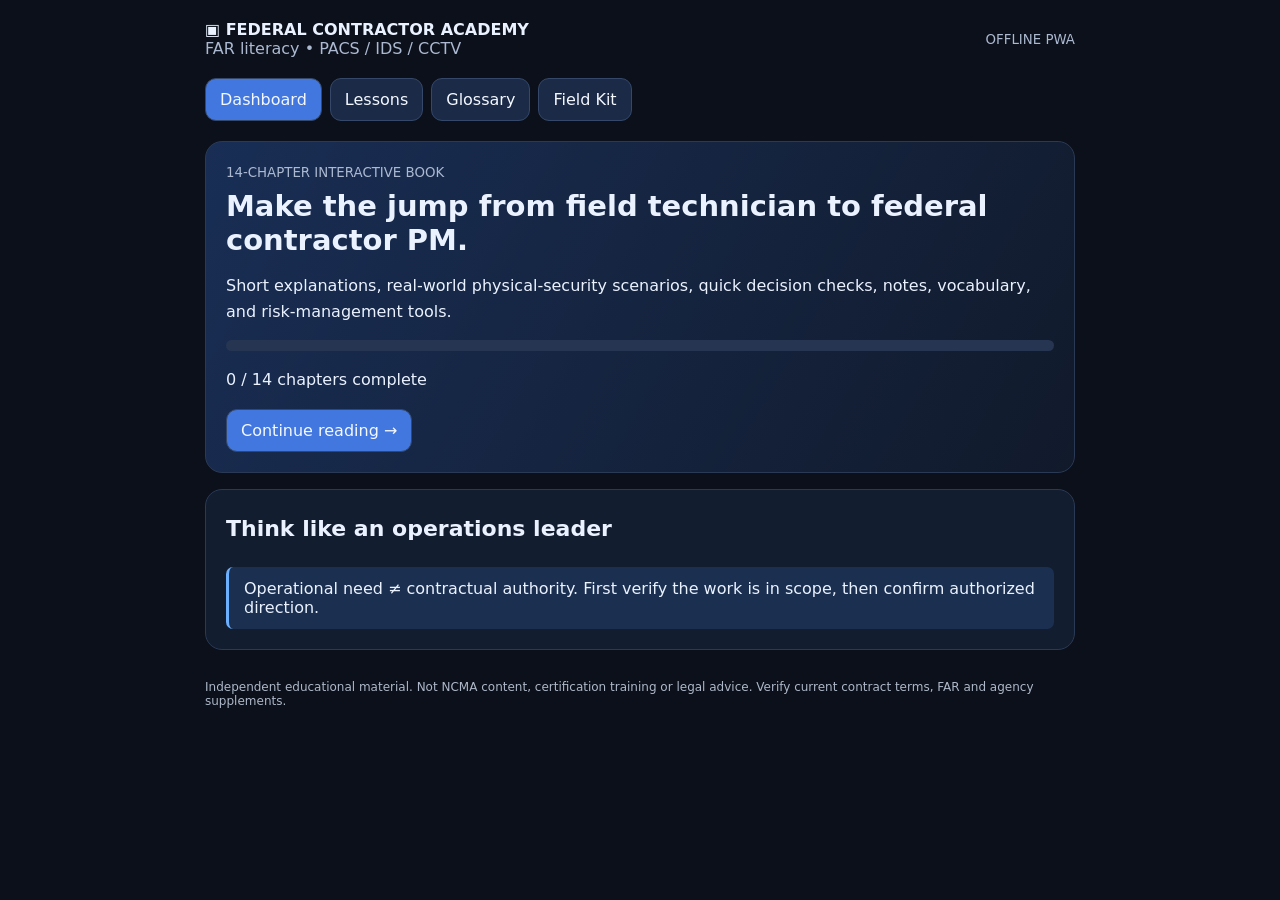
==== far-academy/index.html @ 65e5b5a7 "Create FAR Academy app: far-academy/index.html" ====
<!doctype html><html lang="en"><head><meta charset="UTF-8"><meta name="viewport" content="width=device-width,initial-scale=1,viewport-fit=cover"><meta name="theme-color" content="#101726"><meta name="apple-mobile-web-app-capable" content="yes"><meta name="apple-mobile-web-app-title" content="FAR Academy"><link rel="manifest" href="manifest.webmanifest"><title>Federal Contractor Academy</title><style>:root{color-scheme:dark;font-family:system-ui,-apple-system,sans-serif;background:#0b101b;color:#ebf2ff}*{box-sizing:border-box}body{margin:0}.wrap{max-width:900px;margin:auto;padding:20px 15px 90px}header{display:flex;justify-content:space-between;align-items:center;gap:12px}h1{font-size:29px;margin:8px 0}h2{font-size:22px;margin:6px 0 15px}h3{font-size:17px;margin:4px 0}p{line-height:1.6}small,.muted{color:#acb9d1}nav{display:flex;gap:8px;overflow-x:auto;margin:20px 0}button{background:#1a2a47;color:#f4f8ff;border:1px solid #354869;border-radius:11px;padding:11px 14px;font:inherit;cursor:pointer}button:disabled{opacity:.5}.primary,.active{background:#4277df}main{display:grid;gap:16px}.hero,.card{background:#131d30;border:1px solid #2a3954;border-radius:17px;padding:20px}.hero{background:linear-gradient(120deg,#192e55,#111a2b)}.grid{display:grid;grid-template-columns:repeat(auto-fit,minmax(240px,1fr));gap:12px}.card{display:grid;gap:11px}.bar{height:11px;background:#263551;border-radius:20px;overflow:hidden}.bar>i{display:block;height:100%;background:#61a1ff}.tag{font-size:12px;color:#9bc2ff}textarea,input{width:100%;font:inherit;color:white;background:#0d1525;border:1px solid #3c506f;border-radius:10px;padding:12px}textarea{min-height:100px}.answers{display:grid;gap:9px}.answers button{text-align:left}.selected{border-color:#90c5ff;background:#29466e}.correct{border-color:#40ce9e!important}.incorrect{border-color:#ff879a!important}.notice{padding:12px 15px;border-left:3px solid #6cafff;background:#1b3051;border-radius:7px}.actions{display:flex;gap:10px;flex-wrap:wrap}a{color:#a5c7ff}footer{font-size:12px;color:#aeb8c8;margin-top:30px}label{display:block;margin:10px 0}.back{align-self:start}</style></head><body><div class="wrap"><header><div><strong>▣ FEDERAL CONTRACTOR ACADEMY</strong><div class="muted">FAR literacy • PACS / IDS / CCTV</div></div><small>OFFLINE PWA</small></header><nav><button data-nav="home">Dashboard</button><button data-nav="lessons">Lessons</button><button data-nav="terms">Glossary</button><button data-nav="tools">Field Kit</button></nav><main id="view"></main><footer>Independent educational material. Not NCMA content, certification training or legal advice. Verify current contract terms, FAR and agency supplements.</footer></div><script>const L=[["Acquisition Basics","FAR 1, 2, 5, 7, 10","Government need → acquisition planning → market research → solicitation → evaluation → award → administration → closeout. FAR governs government purchasing; your contract determines the specific obligations you accepted.","A federal site wants 25 new card readers. A sources-sought notice tests industry capability before the solicitation.","Who may change the contract?",["The warranted contracting officer within delegated authority","Any COR","Any site manager"],0],["Reading Solicitations","FAR 11, 15, 52","Read the SOW/PWS, drawings, CLINs, clauses, labor categories, clearances, delivery schedule and acceptance requirements together. Build a compliance matrix.","A drawing shows 20 cameras but the equipment schedule shows 22. Log the conflict and seek a formal clarification before pricing.","What is your first action?",["Use the authorized solicitation Q&A process","Quietly quote 20 cameras","Ignore the conflicting document"],0],["Contract Types","FAR 16","Firm-fixed-price (FFP) shifts much cost-overrun risk to the contractor. Time-and-materials (T&M) uses priced labor time plus materials under contract rules. IDIQ contracts are vehicles for orders.","An FFP PACS job uses 40 more labor hours than planned. Determine whether it was estimating error or an authorized change.","Can a PM automatically bill extra FFP hours?",["No, review scope and contract entitlement first","Yes, all actual hours are reimbursable","Yes, when the client is federal"],0],["Authority & Direction","FAR 1.602, 1.604, 43","A CO binds the government only within delegated authority. A COR performs duties specified in writing and cannot independently change scope, price or terms.","A COR asks for four extra readers during commissioning and says paperwork can follow.","Best first response?",["Check awarded scope and route change for proper authority","Install immediately and invoice later","Ask technicians to decide"],0],["Scope & Modifications","FAR 43","Compare proposed work to award baseline and relevant changes clauses. Document impacts to price, labor, schedule and equipment. Track approval and notices.","Four new doors need readers, cable, license capacity and programming.","First PM step?",["Check baseline and document requested change","Order parts without documenting","Assume no impact because work is small"],0],["Schedules & Delays","FAR 11, 43; contract clauses","Know the period of performance, critical-path dependencies, NTP and notice requirements. Maintain dated records of delays, mitigation and resources.","Government escort staff cannot admit your technicians for three days.","Best action?",["Document access problems and follow notice procedure","Assume three days are automatically payable","Delete the schedule baseline"],0],["RFIs & Submittals","SOW; FAR 4, 11","Maintain RFIs, product submittals, design revisions, testing records, daily reports and as-built drawings. Product approval is not necessarily a contract modification.","Supplier proposes a replacement IP intercom because the approved model is delayed.","Best response?",["Submit substitution through the specified approval process","Install the alternative without notice","Treat vendor statement as government approval"],0],["Subcontract Management","FAR 44; subcontract","Government–prime and prime–sub are separate contractual relationships. Track flow-downs, direction, insurance, clearances, work acceptance and changes.","Government requests added cameras directly from your subcontract team.","Who should authorize the added subcontract work?",["Appropriate authority through both contract relationships","Any government visitor","A technician on site"],0],["Labor & Compliance","FAR 22; clauses","Check wage determinations, relevant labor categories, certifications, clearance requirements, site access and safety provisions. Requirements differ by award.","A technician has Security+ but lacks the required site clearance.","Can a PM assign the technician anyway?",["No, verify contract and site access requirements","Yes, Security+ replaces all clearances","Yes, if supervised"],0],["Invoicing & Margin","FAR 31, 32; payment terms","Bill according to CLINs, milestones and accepted deliverables. Track estimated at completion, cost burn, unbilled changes and cash flow.","A $100,000 FFP project forecasts $76,000 total direct costs before overhead.","What is the initial gross difference?",["$24,000 before other costs","$76,000 profit","$100,000 cash available"],0],["Quality & Acceptance","FAR 46; contract","Test against acceptance requirements, record deficiencies and punch lists, deliver customer training and verify acceptance authority.","Every camera streams locally, but two are not visible at the contracted control center.","Best decision?",["Fix and document unmet acceptance criteria","Declare final acceptance","Ignore central monitoring"],0],["Stop Work & Disputes","FAR 33, 49; applicable clauses","Distinguish a formal CO stop-work order from informal interruption. Protect safety, preserve records, notify management and follow contract procedures.","A building manager halts work and says they will contact contracting later.","What should the PM do first?",["Make site safe, document and promptly escalate","Ignore safety instructions","Assume verbal instruction is always a formal FAR stop-work order"],0],["Closeout","FAR 4, 42, 46; contract","Finish punch lists, as-builts, licenses, commissioning results, manuals, training, property tracking, invoicing and warranty transition.","The access control system runs, but the contract-required manuals and training remain unfinished.","Is closeout finished?",["No, track remaining contractual deliverables","Yes, devices are online","Yes, after the last technician leaves"],0],["Capture & Proposals","FAR 5, 6, 9, 10, 15, 19","Sources sought, RFIs, NAICS, set-asides, past performance and staffing credentials influence bids. Base every capability assertion on real evidence.","An RFI seeks cleared PACS personnel and nationwide deployment experience.","Best response?",["Provide verifiable personnel and performance capabilities","Invent qualifications","Treat market research as a guaranteed award"],0]],G=[["FAR","Federal Acquisition Regulation"],["CO","Contracting Officer"],["COR","Contracting Officer's Representative"],["SOW","Statement of Work"],["PWS","Performance Work Statement"],["CLIN","Contract Line Item Number"],["FFP","Firm-Fixed-Price"],["T&M","Time-and-Materials"],["IDIQ","Indefinite-Delivery / Indefinite-Quantity"],["RFI","Request for Information"],["RFP","Request for Proposal"],["RFQ","Request for Quotation"],["NTP","Notice to Proceed"],["CPARS","Contractor Performance Assessment Reporting System"],["NAICS","North American Industry Classification System"]];let S;try{S=JSON.parse(localStorage.getItem("faracademy2")||"{}")}catch(e){S={}}S.done??={};S.notes??={};S.scores??={};let page="home",id=0,chosen=-1,graded=false;const V=document.getElementById("view"),$=s=>document.querySelector(s),esc=s=>String(s??"").replace(/[&<>"']/g,c=>({"&":"&amp;","<":"&lt;",">":"&gt;",'"':"&quot;","'":"&#39;"}[c]));function save(){localStorage.setItem("faracademy2",JSON.stringify(S))}function b(label,fn,cl=""){let x=document.createElement("button");x.textContent=label;x.className=cl;x.onclick=fn;return x}function nav(p){page=p;document.querySelectorAll("[data-nav]").forEach(x=>x.classList.toggle("active",x.dataset.nav===p));render();window.scrollTo(0,0)}document.querySelectorAll("[data-nav]").forEach(x=>x.onclick=()=>nav(x.dataset.nav));function open(i){id=i;chosen=-1;graded=false;nav("detail")}function render(){let n=Object.keys(S.done).filter(k=>S.done[k]).length;if(page==="home"){V.innerHTML='<section class="hero"><small>14-CHAPTER INTERACTIVE BOOK</small><h1>Make the jump from field technician to federal contractor PM.</h1><p>Short explanations, real-world physical-security scenarios, quick decision checks, notes, vocabulary, and risk-management tools.</p><div class="bar"><i style="width:'+(100*n/L.length)+'%"></i></div><p>'+n+' / '+L.length+' chapters complete</p><div id="resume"></div></section><section class="card"><h2>Think like an operations leader</h2><div class="notice">Operational need ≠ contractual authority. First verify the work is in scope, then confirm authorized direction.</div></section>';$("#resume").append(b("Continue reading →",()=>open(Math.max(0,L.findIndex((_,i)=>!S.done[i]))),"primary"));return}if(page==="lessons"){V.innerHTML='<h2>Table of contents</h2><section class="grid">'+L.map((x,i)=>'<article class="card"><small class="tag">CHAPTER '+(i+1)+' · '+esc(x[1])+'</small><h3>'+esc(x[0])+'</h3><p>'+esc(x[2]).slice(0,110)+'…</p><span>'+((S.done[i])?"✓ Completed":"○ Not finished")+'</span><button data-open="'+i+'">Read chapter →</button></article>').join("")+'</section>';document.querySelectorAll("[data-open]").forEach(x=>x.onclick=()=>open(+x.dataset.open));return}if(page==="detail"){const x=L[id];V.innerHTML='<div class="actions"><button id="back">← Contents</button><small>Chapter '+(id+1)+' of '+L.length+'</small></div><section class="hero"><small>'+esc(x[1])+'</small><h1>'+esc(x[0])+'</h1></section><section class="card"><h2>Learn</h2><p>'+esc(x[2])+'</p><p><a href="https://www.acquisition.gov/browse/index/far" target="_blank" rel="noopener">Official FAR reference ↗</a></p></section><section class="card"><h2>Field example</h2><div class="notice">'+esc(x[3])+'</div></section><section class="card"><h2>PM decision check</h2><p>'+esc(x[4])+'</p><div class="answers" id="answers"></div><div id="feedback"></div><div id="check"></div></section><section class="card"><h2>Your field notes</h2><p class="muted">Explain who has authority, what is documented, and what could affect margin or schedule.</p><textarea id="note" placeholder="Write your response...">'+esc(S.notes[id]||"")+'</textarea></section><section class="card"><h2>Checkpoint</h2><div id="complete"></div></section><div class="actions" id="next"></div>';$("#back").onclick=()=>nav("lessons");$("#note").oninput=e=>{S.notes[id]=e.target.value;save()};function answers(){let el=$("#answers");el.replaceChildren();x[5].forEach((a,i)=>{let q=b("ABC"[i]+". "+a,()=>{if(!graded){chosen=i;answers()}});if(chosen===i)q.classList.add("selected");if(graded&&i===x[6])q.classList.add("correct");if(graded&&chosen===i&&i!==x[6])q.classList.add("incorrect");el.append(q)})}function check(){let el=$("#check");el.replaceChildren();el.append(b("Grade answer",()=>{if(chosen<0)return;graded=true;S.scores[id]=chosen===x[6];save();answers();check();$("#feedback").innerHTML='<p class="notice">'+(S.scores[id]?"Correct. ":"Review the decision. ")+'Preferred answer: '+esc(x[5][x[6]])+'. Focus on scope, authority, documentation and financial exposure.</p>'},"primary"));el.lastChild.disabled=graded;el.append(b("Try again",()=>{graded=false;chosen=-1;answers();check();$("#feedback").textContent=""}))}answers();check();$("#complete").append(b(S.done[id]?"✓ Complete (tap to unmark)":"Mark complete",()=>{S.done[id]=!S.done[id];save();render()},"primary"));if(id<L.length-1)$("#next").append(b("Next chapter →",()=>open(id+1)));return}if(page==="terms"){V.innerHTML='<h2>FAR vocabulary</h2><input id="search" placeholder="Find a term"><section class="grid" id="entries"></section>';let draw=()=>$("#entries").innerHTML=G.filter(t=>t.join(" ").toLowerCase().includes($("#search").value.toLowerCase())).map(t=>'<article class="card"><h3>'+esc(t[0])+'</h3>'+esc(t[1])+'</article>').join("");$("#search").oninput=draw;draw();return}if(page==="tools"){V.innerHTML='<h2>Contractor PM Field Kit</h2><section class="card"><h3>Before accepting changed work</h3>'+["Compare to awarded scope and current modification baseline","Record requester and verify delegated authority","Quantify equipment, labor, schedule and integration effects","Review required notice/change procedure","Obtain proper authorization when required","Preserve drawings, correspondence and daily logs"].map(x=>'<label><input style="width:auto" type="checkbox"> '+x+'</label>').join("")+'</section><section class="card"><h3>Estimate added direct costs</h3><label>Hardware ($)<input type="number" id="hard" value="8000"></label><label>Labor ($)<input type="number" id="labor" value="4500"></label><label>Programming ($)<input type="number" id="program" value="1500"></label><label>Travel/other ($)<input type="number" id="other" value="1000"></label><h2 id="cost"></h2><small>Example costs only, not a contract price or entitlement.</small></section><section class="card"><h3>Progress backup</h3><div class="actions"><button id="export">Export progress</button><input type="file" id="import" accept="application/json"></div></section>';let calc=()=>$("#cost").textContent="Estimated cost impact: $"+["hard","labor","program","other"].reduce((a,k)=>a+(Number($("#"+k).value)||0),0).toLocaleString();["hard","labor","program","other"].forEach(k=>$("#"+k).oninput=calc);calc();$("#export").onclick=()=>{let a=document.createElement("a"),u=URL.createObjectURL(new Blob([JSON.stringify(S)],{type:"application/json"}));a.href=u;a.download="far-academy-progress.json";a.click();setTimeout(()=>URL.revokeObjectURL(u),1000)};$("#import").onchange=async e=>{try{let j=JSON.parse(await e.target.files[0].text());if(confirm("Replace this device's progress?")){S=j;S.done??={};S.notes??={};S.scores??={};save();render()}}catch(e){alert("Invalid progress file")}}}}nav("home");if("serviceWorker"in navigator)window.addEventListener("load",()=>navigator.serviceWorker.register("sw.js").catch(()=>{}));</script></body></html>
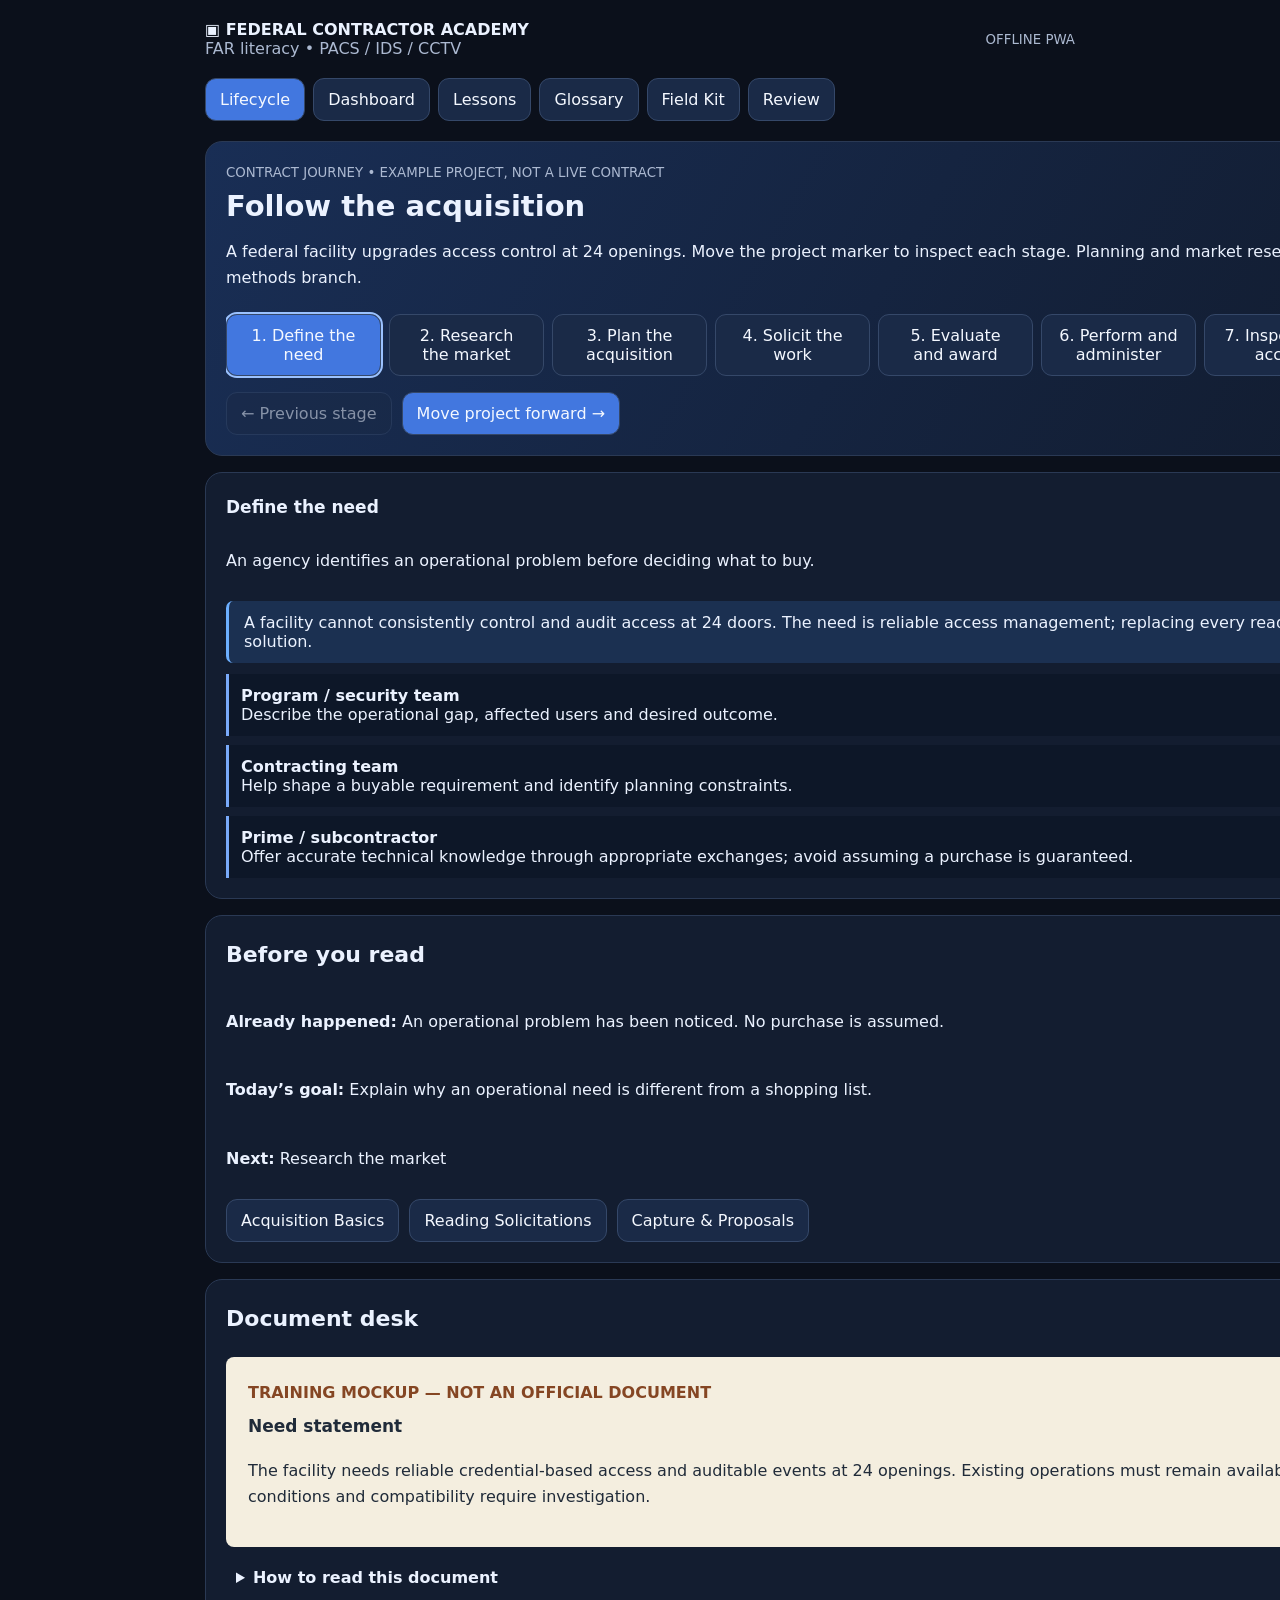
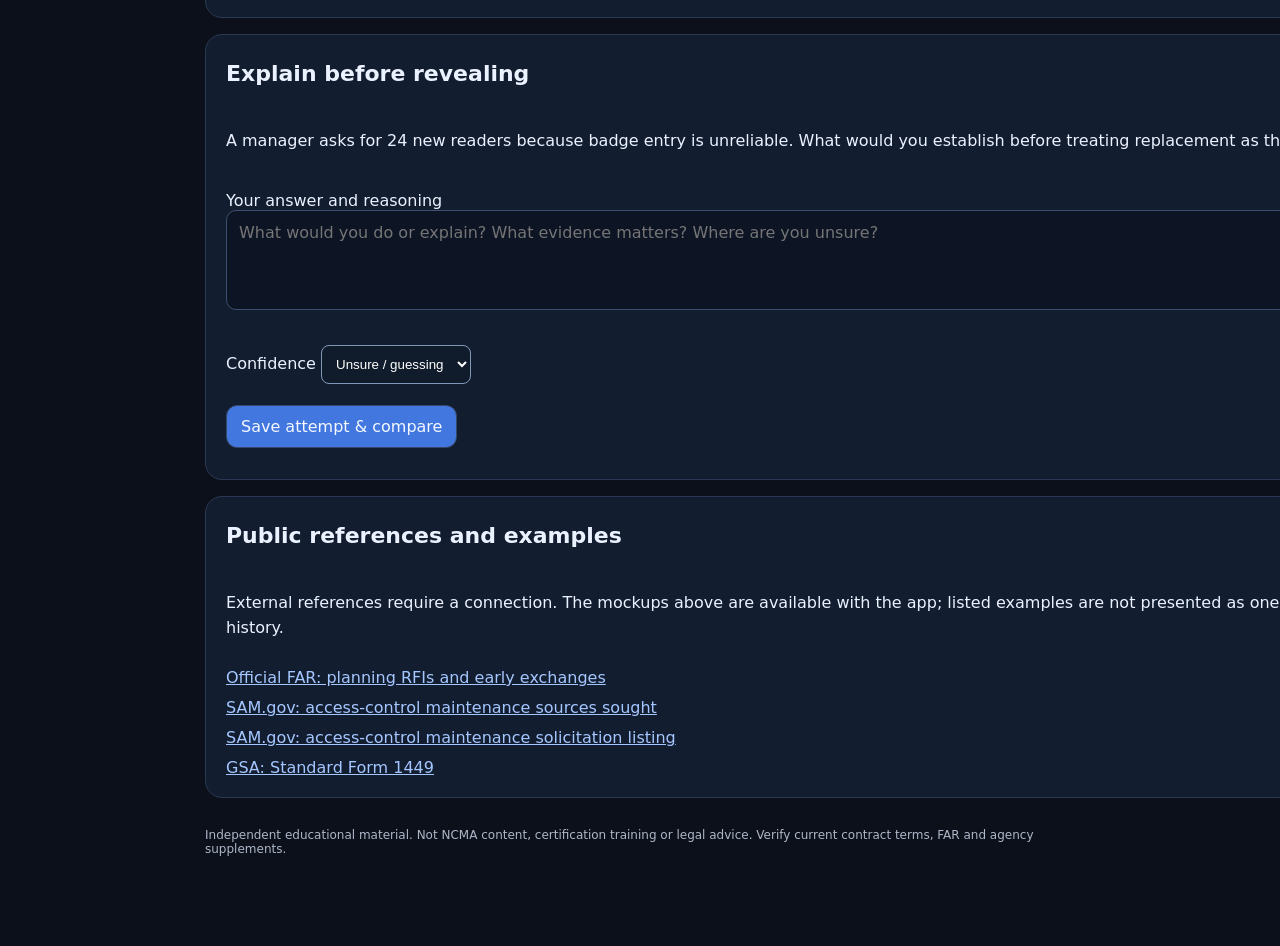
==== commit 4d76edbc: "Add lifecycle learning workspace with document mockups, reasoning attempts and spaced review" ====
--- a/far-academy/index.html
+++ b/far-academy/index.html
@@ -1 +1,59 @@
-<!doctype html><html lang="en"><head><meta charset="UTF-8"><meta name="viewport" content="width=device-width,initial-scale=1,viewport-fit=cover"><meta name="theme-color" content="#101726"><meta name="apple-mobile-web-app-capable" content="yes"><meta name="apple-mobile-web-app-title" content="FAR Academy"><link rel="manifest" href="manifest.webmanifest"><title>Federal Contractor Academy</title><style>:root{color-scheme:dark;font-family:system-ui,-apple-system,sans-serif;background:#0b101b;color:#ebf2ff}*{box-sizing:border-box}body{margin:0}.wrap{max-width:900px;margin:auto;padding:20px 15px 90px}header{display:flex;justify-content:space-between;align-items:center;gap:12px}h1{font-size:29px;margin:8px 0}h2{font-size:22px;margin:6px 0 15px}h3{font-size:17px;margin:4px 0}p{line-height:1.6}small,.muted{color:#acb9d1}nav{display:flex;gap:8px;overflow-x:auto;margin:20px 0}button{background:#1a2a47;color:#f4f8ff;border:1px solid #354869;border-radius:11px;padding:11px 14px;font:inherit;cursor:pointer}button:disabled{opacity:.5}.primary,.active{background:#4277df}main{display:grid;gap:16px}.hero,.card{background:#131d30;border:1px solid #2a3954;border-radius:17px;padding:20px}.hero{background:linear-gradient(120deg,#192e55,#111a2b)}.grid{display:grid;grid-template-columns:repeat(auto-fit,minmax(240px,1fr));gap:12px}.card{display:grid;gap:11px}.bar{height:11px;background:#263551;border-radius:20px;overflow:hidden}.bar>i{display:block;height:100%;background:#61a1ff}.tag{font-size:12px;color:#9bc2ff}textarea,input{width:100%;font:inherit;color:white;background:#0d1525;border:1px solid #3c506f;border-radius:10px;padding:12px}textarea{min-height:100px}.answers{display:grid;gap:9px}.answers button{text-align:left}.selected{border-color:#90c5ff;background:#29466e}.correct{border-color:#40ce9e!important}.incorrect{border-color:#ff879a!important}.notice{padding:12px 15px;border-left:3px solid #6cafff;background:#1b3051;border-radius:7px}.actions{display:flex;gap:10px;flex-wrap:wrap}a{color:#a5c7ff}footer{font-size:12px;color:#aeb8c8;margin-top:30px}label{display:block;margin:10px 0}.back{align-self:start}</style></head><body><div class="wrap"><header><div><strong>▣ FEDERAL CONTRACTOR ACADEMY</strong><div class="muted">FAR literacy • PACS / IDS / CCTV</div></div><small>OFFLINE PWA</small></header><nav><button data-nav="home">Dashboard</button><button data-nav="lessons">Lessons</button><button data-nav="terms">Glossary</button><button data-nav="tools">Field Kit</button></nav><main id="view"></main><footer>Independent educational material. Not NCMA content, certification training or legal advice. Verify current contract terms, FAR and agency supplements.</footer></div><script>const L=[["Acquisition Basics","FAR 1, 2, 5, 7, 10","Government need → acquisition planning → market research → solicitation → evaluation → award → administration → closeout. FAR governs government purchasing; your contract determines the specific obligations you accepted.","A federal site wants 25 new card readers. A sources-sought notice tests industry capability before the solicitation.","Who may change the contract?",["The warranted contracting officer within delegated authority","Any COR","Any site manager"],0],["Reading Solicitations","FAR 11, 15, 52","Read the SOW/PWS, drawings, CLINs, clauses, labor categories, clearances, delivery schedule and acceptance requirements together. Build a compliance matrix.","A drawing shows 20 cameras but the equipment schedule shows 22. Log the conflict and seek a formal clarification before pricing.","What is your first action?",["Use the authorized solicitation Q&A process","Quietly quote 20 cameras","Ignore the conflicting document"],0],["Contract Types","FAR 16","Firm-fixed-price (FFP) shifts much cost-overrun risk to the contractor. Time-and-materials (T&M) uses priced labor time plus materials under contract rules. IDIQ contracts are vehicles for orders.","An FFP PACS job uses 40 more labor hours than planned. Determine whether it was estimating error or an authorized change.","Can a PM automatically bill extra FFP hours?",["No, review scope and contract entitlement first","Yes, all actual hours are reimbursable","Yes, when the client is federal"],0],["Authority & Direction","FAR 1.602, 1.604, 43","A CO binds the government only within delegated authority. A COR performs duties specified in writing and cannot independently change scope, price or terms.","A COR asks for four extra readers during commissioning and says paperwork can follow.","Best first response?",["Check awarded scope and route change for proper authority","Install immediately and invoice later","Ask technicians to decide"],0],["Scope & Modifications","FAR 43","Compare proposed work to award baseline and relevant changes clauses. Document impacts to price, labor, schedule and equipment. Track approval and notices.","Four new doors need readers, cable, license capacity and programming.","First PM step?",["Check baseline and document requested change","Order parts without documenting","Assume no impact because work is small"],0],["Schedules & Delays","FAR 11, 43; contract clauses","Know the period of performance, critical-path dependencies, NTP and notice requirements. Maintain dated records of delays, mitigation and resources.","Government escort staff cannot admit your technicians for three days.","Best action?",["Document access problems and follow notice procedure","Assume three days are automatically payable","Delete the schedule baseline"],0],["RFIs & Submittals","SOW; FAR 4, 11","Maintain RFIs, product submittals, design revisions, testing records, daily reports and as-built drawings. Product approval is not necessarily a contract modification.","Supplier proposes a replacement IP intercom because the approved model is delayed.","Best response?",["Submit substitution through the specified approval process","Install the alternative without notice","Treat vendor statement as government approval"],0],["Subcontract Management","FAR 44; subcontract","Government–prime and prime–sub are separate contractual relationships. Track flow-downs, direction, insurance, clearances, work acceptance and changes.","Government requests added cameras directly from your subcontract team.","Who should authorize the added subcontract work?",["Appropriate authority through both contract relationships","Any government visitor","A technician on site"],0],["Labor & Compliance","FAR 22; clauses","Check wage determinations, relevant labor categories, certifications, clearance requirements, site access and safety provisions. Requirements differ by award.","A technician has Security+ but lacks the required site clearance.","Can a PM assign the technician anyway?",["No, verify contract and site access requirements","Yes, Security+ replaces all clearances","Yes, if supervised"],0],["Invoicing & Margin","FAR 31, 32; payment terms","Bill according to CLINs, milestones and accepted deliverables. Track estimated at completion, cost burn, unbilled changes and cash flow.","A $100,000 FFP project forecasts $76,000 total direct costs before overhead.","What is the initial gross difference?",["$24,000 before other costs","$76,000 profit","$100,000 cash available"],0],["Quality & Acceptance","FAR 46; contract","Test against acceptance requirements, record deficiencies and punch lists, deliver customer training and verify acceptance authority.","Every camera streams locally, but two are not visible at the contracted control center.","Best decision?",["Fix and document unmet acceptance criteria","Declare final acceptance","Ignore central monitoring"],0],["Stop Work & Disputes","FAR 33, 49; applicable clauses","Distinguish a formal CO stop-work order from informal interruption. Protect safety, preserve records, notify management and follow contract procedures.","A building manager halts work and says they will contact contracting later.","What should the PM do first?",["Make site safe, document and promptly escalate","Ignore safety instructions","Assume verbal instruction is always a formal FAR stop-work order"],0],["Closeout","FAR 4, 42, 46; contract","Finish punch lists, as-builts, licenses, commissioning results, manuals, training, property tracking, invoicing and warranty transition.","The access control system runs, but the contract-required manuals and training remain unfinished.","Is closeout finished?",["No, track remaining contractual deliverables","Yes, devices are online","Yes, after the last technician leaves"],0],["Capture & Proposals","FAR 5, 6, 9, 10, 15, 19","Sources sought, RFIs, NAICS, set-asides, past performance and staffing credentials influence bids. Base every capability assertion on real evidence.","An RFI seeks cleared PACS personnel and nationwide deployment experience.","Best response?",["Provide verifiable personnel and performance capabilities","Invent qualifications","Treat market research as a guaranteed award"],0]],G=[["FAR","Federal Acquisition Regulation"],["CO","Contracting Officer"],["COR","Contracting Officer's Representative"],["SOW","Statement of Work"],["PWS","Performance Work Statement"],["CLIN","Contract Line Item Number"],["FFP","Firm-Fixed-Price"],["T&M","Time-and-Materials"],["IDIQ","Indefinite-Delivery / Indefinite-Quantity"],["RFI","Request for Information"],["RFP","Request for Proposal"],["RFQ","Request for Quotation"],["NTP","Notice to Proceed"],["CPARS","Contractor Performance Assessment Reporting System"],["NAICS","North American Industry Classification System"]];let S;try{S=JSON.parse(localStorage.getItem("faracademy2")||"{}")}catch(e){S={}}S.done??={};S.notes??={};S.scores??={};let page="home",id=0,chosen=-1,graded=false;const V=document.getElementById("view"),$=s=>document.querySelector(s),esc=s=>String(s??"").replace(/[&<>"']/g,c=>({"&":"&amp;","<":"&lt;",">":"&gt;",'"':"&quot;","'":"&#39;"}[c]));function save(){localStorage.setItem("faracademy2",JSON.stringify(S))}function b(label,fn,cl=""){let x=document.createElement("button");x.textContent=label;x.className=cl;x.onclick=fn;return x}function nav(p){page=p;document.querySelectorAll("[data-nav]").forEach(x=>x.classList.toggle("active",x.dataset.nav===p));render();window.scrollTo(0,0)}document.querySelectorAll("[data-nav]").forEach(x=>x.onclick=()=>nav(x.dataset.nav));function open(i){id=i;chosen=-1;graded=false;nav("detail")}function render(){let n=Object.keys(S.done).filter(k=>S.done[k]).length;if(page==="home"){V.innerHTML='<section class="hero"><small>14-CHAPTER INTERACTIVE BOOK</small><h1>Make the jump from field technician to federal contractor PM.</h1><p>Short explanations, real-world physical-security scenarios, quick decision checks, notes, vocabulary, and risk-management tools.</p><div class="bar"><i style="width:'+(100*n/L.length)+'%"></i></div><p>'+n+' / '+L.length+' chapters complete</p><div id="resume"></div></section><section class="card"><h2>Think like an operations leader</h2><div class="notice">Operational need ≠ contractual authority. First verify the work is in scope, then confirm authorized direction.</div></section>';$("#resume").append(b("Continue reading →",()=>open(Math.max(0,L.findIndex((_,i)=>!S.done[i]))),"primary"));return}if(page==="lessons"){V.innerHTML='<h2>Table of contents</h2><section class="grid">'+L.map((x,i)=>'<article class="card"><small class="tag">CHAPTER '+(i+1)+' · '+esc(x[1])+'</small><h3>'+esc(x[0])+'</h3><p>'+esc(x[2]).slice(0,110)+'…</p><span>'+((S.done[i])?"✓ Completed":"○ Not finished")+'</span><button data-open="'+i+'">Read chapter →</button></article>').join("")+'</section>';document.querySelectorAll("[data-open]").forEach(x=>x.onclick=()=>open(+x.dataset.open));return}if(page==="detail"){const x=L[id];V.innerHTML='<div class="actions"><button id="back">← Contents</button><small>Chapter '+(id+1)+' of '+L.length+'</small></div><section class="hero"><small>'+esc(x[1])+'</small><h1>'+esc(x[0])+'</h1></section><section class="card"><h2>Learn</h2><p>'+esc(x[2])+'</p><p><a href="https://www.acquisition.gov/browse/index/far" target="_blank" rel="noopener">Official FAR reference ↗</a></p></section><section class="card"><h2>Field example</h2><div class="notice">'+esc(x[3])+'</div></section><section class="card"><h2>PM decision check</h2><p>'+esc(x[4])+'</p><div class="answers" id="answers"></div><div id="feedback"></div><div id="check"></div></section><section class="card"><h2>Your field notes</h2><p class="muted">Explain who has authority, what is documented, and what could affect margin or schedule.</p><textarea id="note" placeholder="Write your response...">'+esc(S.notes[id]||"")+'</textarea></section><section class="card"><h2>Checkpoint</h2><div id="complete"></div></section><div class="actions" id="next"></div>';$("#back").onclick=()=>nav("lessons");$("#note").oninput=e=>{S.notes[id]=e.target.value;save()};function answers(){let el=$("#answers");el.replaceChildren();x[5].forEach((a,i)=>{let q=b("ABC"[i]+". "+a,()=>{if(!graded){chosen=i;answers()}});if(chosen===i)q.classList.add("selected");if(graded&&i===x[6])q.classList.add("correct");if(graded&&chosen===i&&i!==x[6])q.classList.add("incorrect");el.append(q)})}function check(){let el=$("#check");el.replaceChildren();el.append(b("Grade answer",()=>{if(chosen<0)return;graded=true;S.scores[id]=chosen===x[6];save();answers();check();$("#feedback").innerHTML='<p class="notice">'+(S.scores[id]?"Correct. ":"Review the decision. ")+'Preferred answer: '+esc(x[5][x[6]])+'. Focus on scope, authority, documentation and financial exposure.</p>'},"primary"));el.lastChild.disabled=graded;el.append(b("Try again",()=>{graded=false;chosen=-1;answers();check();$("#feedback").textContent=""}))}answers();check();$("#complete").append(b(S.done[id]?"✓ Complete (tap to unmark)":"Mark complete",()=>{S.done[id]=!S.done[id];save();render()},"primary"));if(id<L.length-1)$("#next").append(b("Next chapter →",()=>open(id+1)));return}if(page==="terms"){V.innerHTML='<h2>FAR vocabulary</h2><input id="search" placeholder="Find a term"><section class="grid" id="entries"></section>';let draw=()=>$("#entries").innerHTML=G.filter(t=>t.join(" ").toLowerCase().includes($("#search").value.toLowerCase())).map(t=>'<article class="card"><h3>'+esc(t[0])+'</h3>'+esc(t[1])+'</article>').join("");$("#search").oninput=draw;draw();return}if(page==="tools"){V.innerHTML='<h2>Contractor PM Field Kit</h2><section class="card"><h3>Before accepting changed work</h3>'+["Compare to awarded scope and current modification baseline","Record requester and verify delegated authority","Quantify equipment, labor, schedule and integration effects","Review required notice/change procedure","Obtain proper authorization when required","Preserve drawings, correspondence and daily logs"].map(x=>'<label><input style="width:auto" type="checkbox"> '+x+'</label>').join("")+'</section><section class="card"><h3>Estimate added direct costs</h3><label>Hardware ($)<input type="number" id="hard" value="8000"></label><label>Labor ($)<input type="number" id="labor" value="4500"></label><label>Programming ($)<input type="number" id="program" value="1500"></label><label>Travel/other ($)<input type="number" id="other" value="1000"></label><h2 id="cost"></h2><small>Example costs only, not a contract price or entitlement.</small></section><section class="card"><h3>Progress backup</h3><div class="actions"><button id="export">Export progress</button><input type="file" id="import" accept="application/json"></div></section>';let calc=()=>$("#cost").textContent="Estimated cost impact: $"+["hard","labor","program","other"].reduce((a,k)=>a+(Number($("#"+k).value)||0),0).toLocaleString();["hard","labor","program","other"].forEach(k=>$("#"+k).oninput=calc);calc();$("#export").onclick=()=>{let a=document.createElement("a"),u=URL.createObjectURL(new Blob([JSON.stringify(S)],{type:"application/json"}));a.href=u;a.download="far-academy-progress.json";a.click();setTimeout(()=>URL.revokeObjectURL(u),1000)};$("#import").onchange=async e=>{try{let j=JSON.parse(await e.target.files[0].text());if(confirm("Replace this device's progress?")){S=j;S.done??={};S.notes??={};S.scores??={};save();render()}}catch(e){alert("Invalid progress file")}}}}nav("home");if("serviceWorker"in navigator)window.addEventListener("load",()=>navigator.serviceWorker.register("sw.js").catch(()=>{}));</script></body></html>+<!doctype html><html lang="en"><head><meta charset="UTF-8"><meta name="viewport" content="width=device-width,initial-scale=1,viewport-fit=cover"><meta name="theme-color" content="#101726"><meta name="apple-mobile-web-app-capable" content="yes"><meta name="apple-mobile-web-app-title" content="FAR Academy"><link rel="manifest" href="manifest.webmanifest"><title>Federal Contractor Academy</title><style>:root{color-scheme:dark;font-family:system-ui,-apple-system,sans-serif;background:#0b101b;color:#ebf2ff}*{box-sizing:border-box}body{margin:0}.wrap{max-width:900px;margin:auto;padding:20px 15px 90px}header{display:flex;justify-content:space-between;align-items:center;gap:12px}h1{font-size:29px;margin:8px 0}h2{font-size:22px;margin:6px 0 15px}h3{font-size:17px;margin:4px 0}p{line-height:1.6}small,.muted{color:#acb9d1}nav{display:flex;gap:8px;overflow-x:auto;margin:20px 0}button{background:#1a2a47;color:#f4f8ff;border:1px solid #354869;border-radius:11px;padding:11px 14px;font:inherit;cursor:pointer}button:disabled{opacity:.5}.primary,.active{background:#4277df}main{display:grid;gap:16px}.hero,.card{background:#131d30;border:1px solid #2a3954;border-radius:17px;padding:20px}.hero{background:linear-gradient(120deg,#192e55,#111a2b)}.grid{display:grid;grid-template-columns:repeat(auto-fit,minmax(240px,1fr));gap:12px}.card{display:grid;gap:11px}.bar{height:11px;background:#263551;border-radius:20px;overflow:hidden}.bar>i{display:block;height:100%;background:#61a1ff}.tag{font-size:12px;color:#9bc2ff}textarea,input{width:100%;font:inherit;color:white;background:#0d1525;border:1px solid #3c506f;border-radius:10px;padding:12px}textarea{min-height:100px}.answers{display:grid;gap:9px}.answers button{text-align:left}.selected{border-color:#90c5ff;background:#29466e}.correct{border-color:#40ce9e!important}.incorrect{border-color:#ff879a!important}.notice{padding:12px 15px;border-left:3px solid #6cafff;background:#1b3051;border-radius:7px}.actions{display:flex;gap:10px;flex-wrap:wrap}a{color:#a5c7ff}footer{font-size:12px;color:#aeb8c8;margin-top:30px}label{display:block;margin:10px 0}.back{align-self:start}</style></head><body><div class="wrap"><header><div><strong>▣ FEDERAL CONTRACTOR ACADEMY</strong><div class="muted">FAR literacy • PACS / IDS / CCTV</div></div><small>OFFLINE PWA</small></header><nav><button data-nav="home">Dashboard</button><button data-nav="lessons">Lessons</button><button data-nav="terms">Glossary</button><button data-nav="tools">Field Kit</button></nav><main id="view"></main><footer>Independent educational material. Not NCMA content, certification training or legal advice. Verify current contract terms, FAR and agency supplements.</footer></div><script>const L=[["Acquisition Basics","FAR 1, 2, 5, 7, 10","Government need → acquisition planning → market research → solicitation → evaluation → award → administration → closeout. FAR governs government purchasing; your contract determines the specific obligations you accepted.","A federal site wants 25 new card readers. A sources-sought notice tests industry capability before the solicitation.","Who may change the contract?",["The warranted contracting officer within delegated authority","Any COR","Any site manager"],0],["Reading Solicitations","FAR 11, 15, 52","Read the SOW/PWS, drawings, CLINs, clauses, labor categories, clearances, delivery schedule and acceptance requirements together. Build a compliance matrix.","A drawing shows 20 cameras but the equipment schedule shows 22. Log the conflict and seek a formal clarification before pricing.","What is your first action?",["Use the authorized solicitation Q&A process","Quietly quote 20 cameras","Ignore the conflicting document"],0],["Contract Types","FAR 16","Firm-fixed-price (FFP) shifts much cost-overrun risk to the contractor. Time-and-materials (T&M) uses priced labor time plus materials under contract rules. IDIQ contracts are vehicles for orders.","An FFP PACS job uses 40 more labor hours than planned. Determine whether it was estimating error or an authorized change.","Can a PM automatically bill extra FFP hours?",["No, review scope and contract entitlement first","Yes, all actual hours are reimbursable","Yes, when the client is federal"],0],["Authority & Direction","FAR 1.602, 1.604, 43","A CO binds the government only within delegated authority. A COR performs duties specified in writing and cannot independently change scope, price or terms.","A COR asks for four extra readers during commissioning and says paperwork can follow.","Best first response?",["Check awarded scope and route change for proper authority","Install immediately and invoice later","Ask technicians to decide"],0],["Scope & Modifications","FAR 43","Compare proposed work to award baseline and relevant changes clauses. Document impacts to price, labor, schedule and equipment. Track approval and notices.","Four new doors need readers, cable, license capacity and programming.","First PM step?",["Check baseline and document requested change","Order parts without documenting","Assume no impact because work is small"],0],["Schedules & Delays","FAR 11, 43; contract clauses","Know the period of performance, critical-path dependencies, NTP and notice requirements. Maintain dated records of delays, mitigation and resources.","Government escort staff cannot admit your technicians for three days.","Best action?",["Document access problems and follow notice procedure","Assume three days are automatically payable","Delete the schedule baseline"],0],["RFIs & Submittals","SOW; FAR 4, 11","Maintain RFIs, product submittals, design revisions, testing records, daily reports and as-built drawings. Product approval is not necessarily a contract modification.","Supplier proposes a replacement IP intercom because the approved model is delayed.","Best response?",["Submit substitution through the specified approval process","Install the alternative without notice","Treat vendor statement as government approval"],0],["Subcontract Management","FAR 44; subcontract","Government–prime and prime–sub are separate contractual relationships. Track flow-downs, direction, insurance, clearances, work acceptance and changes.","Government requests added cameras directly from your subcontract team.","Who should authorize the added subcontract work?",["Appropriate authority through both contract relationships","Any government visitor","A technician on site"],0],["Labor & Compliance","FAR 22; clauses","Check wage determinations, relevant labor categories, certifications, clearance requirements, site access and safety provisions. Requirements differ by award.","A technician has Security+ but lacks the required site clearance.","Can a PM assign the technician anyway?",["No, verify contract and site access requirements","Yes, Security+ replaces all clearances","Yes, if supervised"],0],["Invoicing & Margin","FAR 31, 32; payment terms","Bill according to CLINs, milestones and accepted deliverables. Track estimated at completion, cost burn, unbilled changes and cash flow.","A $100,000 FFP project forecasts $76,000 total direct costs before overhead.","What is the initial gross difference?",["$24,000 before other costs","$76,000 profit","$100,000 cash available"],0],["Quality & Acceptance","FAR 46; contract","Test against acceptance requirements, record deficiencies and punch lists, deliver customer training and verify acceptance authority.","Every camera streams locally, but two are not visible at the contracted control center.","Best decision?",["Fix and document unmet acceptance criteria","Declare final acceptance","Ignore central monitoring"],0],["Stop Work & Disputes","FAR 33, 49; applicable clauses","Distinguish a formal CO stop-work order from informal interruption. Protect safety, preserve records, notify management and follow contract procedures.","A building manager halts work and says they will contact contracting later.","What should the PM do first?",["Make site safe, document and promptly escalate","Ignore safety instructions","Assume verbal instruction is always a formal FAR stop-work order"],0],["Closeout","FAR 4, 42, 46; contract","Finish punch lists, as-builts, licenses, commissioning results, manuals, training, property tracking, invoicing and warranty transition.","The access control system runs, but the contract-required manuals and training remain unfinished.","Is closeout finished?",["No, track remaining contractual deliverables","Yes, devices are online","Yes, after the last technician leaves"],0],["Capture & Proposals","FAR 5, 6, 9, 10, 15, 19","Sources sought, RFIs, NAICS, set-asides, past performance and staffing credentials influence bids. Base every capability assertion on real evidence.","An RFI seeks cleared PACS personnel and nationwide deployment experience.","Best response?",["Provide verifiable personnel and performance capabilities","Invent qualifications","Treat market research as a guaranteed award"],0]],G=[["FAR","Federal Acquisition Regulation"],["CO","Contracting Officer"],["COR","Contracting Officer's Representative"],["SOW","Statement of Work"],["PWS","Performance Work Statement"],["CLIN","Contract Line Item Number"],["FFP","Firm-Fixed-Price"],["T&M","Time-and-Materials"],["IDIQ","Indefinite-Delivery / Indefinite-Quantity"],["RFI","Request for Information"],["RFP","Request for Proposal"],["RFQ","Request for Quotation"],["NTP","Notice to Proceed"],["CPARS","Contractor Performance Assessment Reporting System"],["NAICS","North American Industry Classification System"]];let S;try{S=JSON.parse(localStorage.getItem("faracademy2")||"{}")}catch(e){S={}}S.done??={};S.notes??={};S.scores??={};let page="home",id=0,chosen=-1,graded=false;const V=document.getElementById("view"),$=s=>document.querySelector(s),esc=s=>String(s??"").replace(/[&<>"']/g,c=>({"&":"&amp;","<":"&lt;",">":"&gt;",'"':"&quot;","'":"&#39;"}[c]));function save(){localStorage.setItem("faracademy2",JSON.stringify(S))}function b(label,fn,cl=""){let x=document.createElement("button");x.textContent=label;x.className=cl;x.onclick=fn;return x}function nav(p){page=p;document.querySelectorAll("[data-nav]").forEach(x=>x.classList.toggle("active",x.dataset.nav===p));render();window.scrollTo(0,0)}document.querySelectorAll("[data-nav]").forEach(x=>x.onclick=()=>nav(x.dataset.nav));function open(i){id=i;chosen=-1;graded=false;nav("detail")}function render(){let n=Object.keys(S.done).filter(k=>S.done[k]).length;if(page==="home"){V.innerHTML='<section class="hero"><small>14-CHAPTER INTERACTIVE BOOK</small><h1>Make the jump from field technician to federal contractor PM.</h1><p>Short explanations, real-world physical-security scenarios, quick decision checks, notes, vocabulary, and risk-management tools.</p><div class="bar"><i style="width:'+(100*n/L.length)+'%"></i></div><p>'+n+' / '+L.length+' chapters complete</p><div id="resume"></div></section><section class="card"><h2>Think like an operations leader</h2><div class="notice">Operational need ≠ contractual authority. First verify the work is in scope, then confirm authorized direction.</div></section>';$("#resume").append(b("Continue reading →",()=>open(Math.max(0,L.findIndex((_,i)=>!S.done[i]))),"primary"));return}if(page==="lessons"){V.innerHTML='<h2>Table of contents</h2><section class="grid">'+L.map((x,i)=>'<article class="card"><small class="tag">CHAPTER '+(i+1)+' · '+esc(x[1])+'</small><h3>'+esc(x[0])+'</h3><p>'+esc(x[2]).slice(0,110)+'…</p><span>'+((S.done[i])?"✓ Completed":"○ Not finished")+'</span><button data-open="'+i+'">Read chapter →</button></article>').join("")+'</section>';document.querySelectorAll("[data-open]").forEach(x=>x.onclick=()=>open(+x.dataset.open));return}if(page==="detail"){const x=L[id];V.innerHTML='<div class="actions"><button id="back">← Contents</button><small>Chapter '+(id+1)+' of '+L.length+'</small></div><section class="hero"><small>'+esc(x[1])+'</small><h1>'+esc(x[0])+'</h1></section><section class="card"><h2>Learn</h2><p>'+esc(x[2])+'</p><p><a href="https://www.acquisition.gov/browse/index/far" target="_blank" rel="noopener">Official FAR reference ↗</a></p></section><section class="card" id="textbook"><h2>Expanded textbook reading</h2><div id="textbook-body">Loading…</div></section><section class="card"><h2>Field example</h2><div class="notice">'+esc(x[3])+'</div></section><section class="card"><h2>PM decision check</h2><p>'+esc(x[4])+'</p><div class="answers" id="answers"></div><div id="feedback"></div><div id="check"></div></section><section class="card"><h2>Your field notes</h2><p class="muted">Explain who has authority, what is documented, and what could affect margin or schedule.</p><textarea id="note" placeholder="Write your response...">'+esc(S.notes[id]||"")+'</textarea></section><section class="card"><h2>Checkpoint</h2><div id="complete"></div></section><div class="actions" id="next"></div>';if(id===0){fetch("./textbook-module-01.json").then(r=>r.json()).then(d=>{$("#textbook-body").innerHTML=d.chapters[0].sections.map(s=>'<h3>'+esc(s.heading)+'</h3><p>'+esc(s.body)+'</p>').join("")}).catch(()=>{$("#textbook-body").textContent="Connect to load the lesson."})}else{$("#textbook").remove()}$("#back").onclick=()=>nav("lessons");$("#note").oninput=e=>{S.notes[id]=e.target.value;save()};function answers(){let el=$("#answers");el.replaceChildren();x[5].forEach((a,i)=>{let q=b("ABC"[i]+". "+a,()=>{if(!graded){chosen=i;answers()}});if(chosen===i)q.classList.add("selected");if(graded&&i===x[6])q.classList.add("correct");if(graded&&chosen===i&&i!==x[6])q.classList.add("incorrect");el.append(q)})}function check(){let el=$("#check");el.replaceChildren();el.append(b("Grade answer",()=>{if(chosen<0)return;graded=true;S.scores[id]=chosen===x[6];save();answers();check();$("#feedback").innerHTML='<p class="notice">'+(S.scores[id]?"Correct. ":"Review the decision. ")+'Preferred answer: '+esc(x[5][x[6]])+'. Focus on scope, authority, documentation and financial exposure.</p>'},"primary"));el.lastChild.disabled=graded;el.append(b("Try again",()=>{graded=false;chosen=-1;answers();check();$("#feedback").textContent=""}))}answers();check();$("#complete").append(b(S.done[id]?"✓ Complete (tap to unmark)":"Mark complete",()=>{S.done[id]=!S.done[id];save();render()},"primary"));if(id<L.length-1)$("#next").append(b("Next chapter →",()=>open(id+1)));return}if(page==="terms"){V.innerHTML='<h2>FAR vocabulary</h2><input id="search" placeholder="Find a term"><section class="grid" id="entries"></section>';let draw=()=>$("#entries").innerHTML=G.filter(t=>t.join(" ").toLowerCase().includes($("#search").value.toLowerCase())).map(t=>'<article class="card"><h3>'+esc(t[0])+'</h3>'+esc(t[1])+'</article>').join("");$("#search").oninput=draw;draw();return}if(page==="tools"){V.innerHTML='<h2>Contractor PM Field Kit</h2><section class="card"><h3>Before accepting changed work</h3>'+["Compare to awarded scope and current modification baseline","Record requester and verify delegated authority","Quantify equipment, labor, schedule and integration effects","Review required notice/change procedure","Obtain proper authorization when required","Preserve drawings, correspondence and daily logs"].map(x=>'<label><input style="width:auto" type="checkbox"> '+x+'</label>').join("")+'</section><section class="card"><h3>Estimate added direct costs</h3><label>Hardware ($)<input type="number" id="hard" value="8000"></label><label>Labor ($)<input type="number" id="labor" value="4500"></label><label>Programming ($)<input type="number" id="program" value="1500"></label><label>Travel/other ($)<input type="number" id="other" value="1000"></label><h2 id="cost"></h2><small>Example costs only, not a contract price or entitlement.</small></section><section class="card"><h3>Progress backup</h3><div class="actions"><button id="export">Export progress</button><input type="file" id="import" accept="application/json"></div></section>';let calc=()=>$("#cost").textContent="Estimated cost impact: $"+["hard","labor","program","other"].reduce((a,k)=>a+(Number($("#"+k).value)||0),0).toLocaleString();["hard","labor","program","other"].forEach(k=>$("#"+k).oninput=calc);calc();$("#export").onclick=()=>{let a=document.createElement("a"),u=URL.createObjectURL(new Blob([JSON.stringify(S)],{type:"application/json"}));a.href=u;a.download="far-academy-progress.json";a.click();setTimeout(()=>URL.revokeObjectURL(u),1000)};$("#import").onchange=async e=>{try{let j=JSON.parse(await e.target.files[0].text());if(confirm("Replace this device's progress?")){S=j;S.done??={};S.notes??={};S.scores??={};save();render()}}catch(e){alert("Invalid progress file")}}}}nav("home");if("serviceWorker"in navigator)window.addEventListener("load",()=>navigator.serviceWorker.register("sw.js").catch(()=>{}));</script>
+<style>
+.path{display:flex;overflow-x:auto;gap:8px;padding:8px 0 16px;scroll-snap-type:x proximity}.path button{min-width:155px;scroll-snap-align:center}.path .active{outline:2px solid #9bc2ff}.lanes{display:grid;gap:9px}.lane{padding:12px;border-left:3px solid #79aafa;background:#0d1728}.paper{background:#f4eedf;color:#202b39;padding:22px;border-radius:8px;line-height:1.8}.paper strong{display:block;color:#854623}select{padding:10px;background:#101b2c;color:white;border:1px solid #8297b8;border-radius:8px;max-width:100%}.evidence{font-size:14px;color:#bfd2ee}button:focus-visible,a:focus-visible,textarea:focus-visible,select:focus-visible{outline:3px solid #f4c96a}summary{cursor:pointer;padding:10px;font-weight:600}
+</style>
+<script>
+const STAGES=[["Define the need","An agency identifies an operational problem before deciding what to buy.","A facility cannot consistently control and audit access at 24 doors. The need is reliable access management; replacing every reader is only one possible solution.","Program / security team","Describe the operational gap, affected users and desired outcome.","Contracting team","Help shape a buyable requirement and identify planning constraints.","Prime / subcontractor","Offer accurate technical knowledge through appropriate exchanges; avoid assuming a purchase is guaranteed.","Need statement","The facility needs reliable credential-based access and auditable events at 24 openings. Existing operations must remain available during transition. Site conditions and compatibility require investigation.","Explain why an operational need is different from a shopping list.","A manager asks for 24 new readers because badge entry is unreliable. What would you establish before treating replacement as the requirement?","Separate the observed problem from a proposed solution. Establish affected doors, failure patterns, operational/security outcomes and constraints. Reader replacement may not address credential configuration, networking or controller problems.",[0,1,13]],["Research the market","The agency investigates capabilities, solutions, delivery and possible costs. Requirements and planning can evolve together.","A planning notice asks about compatible readers, installation capacity and typical costs. Your firm supplies evidence and assumptions rather than inventing a binding offer.","Program / security team","Test technical feasibility and refine the requirement.","Contracting team","Collect market information and consider available suppliers and acquisition approaches.","Prime / subcontractor","Respond to requested capability and cost questions; explore relevant teaming opportunities.","Request for Information (RFI)","TRAINING NOTICE: Information requested for planning only. Responses are not offers. Describe occupied-facility installation experience, staffing availability, equipment compatibility, lead times and typical installation costs. State assumptions. No award will result from this RFI.","Why can an RFI ask about costs without asking for a binding offer?","A planning-only notice asks for typical cost per opening. Your boss says an RFI means we should send qualifications but no prices. What would you advise?","Follow the actual request. Provide useful planning-level cost information with assumptions and qualifications, alongside capabilities. Avoid a full proposal unless requested. Pricing questions alone do not make this an award solicitation.",[0,13]],["Plan the acquisition","The agency develops how to obtain and fund the requirement, including contract approach, schedule and evaluation strategy. This overlaps market research.","The team considers a phased installation and measurable acceptance tests to reduce disruption.","Program / security team","Define performance, constraints, estimated resources and acceptance needs.","Contracting team","Develop the acquisition approach with relevant funding and technical personnel.","Prime / subcontractor","Assess likely fit, delivery constraints and potential partnerships.","Acquisition planning brief","TRAINING BRIEF: Compare phased replacement with a single outage. Define interfaces, occupied-site access, funding coordination, delivery schedule and acceptance responsibilities. Select an appropriate procurement method and contract structure.","Explain the difference between deciding what is needed and deciding how to buy it.","The agency knows the desired outcome but is unsure whether industry can meet a proposed 30-day schedule. What would help before finalizing the solicitation?","Use market information and technical input to test lead times, access limits, integration and staffing assumptions. Planning can revisit requirements; it is not a one-way sequence with no feedback.",[0,2,8,13]],["Solicit the work","The solicitation tells vendors what to provide, how to respond and how the response will be evaluated. An RFP, IFB or RFQ represents a different route, not three mandatory successive steps.","Read scope, drawings, line items, instructions and evaluation criteria together before estimating.","Program / security team","Support technical requirements, site information and questions.","Contracting team","Issue the solicitation and manage official amendments and exchanges.","Prime / subcontractor","Build a compliance matrix, clarify conflicts and prepare the requested submission.","Request for Proposal (RFP) excerpt","TRAINING RFP: Provide a technical approach, schedule, relevant experience and fixed-price schedule for the stated scope. Address occupied-site access and integration. Evaluation considers the stated technical and price factors. Submit questions through the identified channel. This excerpt omits actual submission dates and full terms.","What three questions should you answer when first reading a solicitation?","Drawings show 24 openings; the equipment schedule lists 26. The response is due soon. How would you handle the discrepancy before committing to a price?","Record the exact conflicting references and use the solicitation's question process. Track formal answers and amendments, then reconcile scope and pricing. Do not silently choose the cheaper quantity or assume an unsupported exclusion is acceptable.",[1,2,13]],["Evaluate and award","The government evaluates according to the solicitation and makes the award. The chosen procurement method controls whether discussions occur.","A technical narrative explains how the company will execute the requirement; the price schedule states what it offers to charge.","Program / security team","Provide assigned technical evaluation support.","Contracting team","Conduct the applicable evaluation and award process.","Prime / subcontractor","Supply a compliant response and handle permitted exchanges; finalize relevant subcontract arrangements.","Contractor proposal excerpt","TRAINING RESPONSE: Sequence work in approved access windows. Verify interfaces, stage equipment, install and configure by area, test each opening, train operators and deliver as-builts. Pricing example: installation $24,000; integration/testing $8,000; training/documentation $3,000. Total $35,000. Fictional illustration, not a market estimate or complete offer.","Why does a technically appealing proposal still need to follow submission and evaluation instructions?","A team writes a strong technical narrative but omits the required pricing schedule. What risk does that create, and how would you prevent it?","The response may fail solicitation requirements or prevent proper evaluation. Use a compliance matrix linking each instruction to a response location and perform a submission check. Do not assume the government will permit a correction.",[1,13]],["Perform and administer","The parties execute and administer the awarded contract. Scope, authority, records, payment and schedule matter throughout performance.","A field request for extra doors must be compared with awarded scope and routed through the applicable contract relationship.","Program / security team","Coordinate technical needs and delegated oversight.","Contracting team","Exercise contractual authority and administer authorized changes.","Prime / subcontractor","Execute work, report progress, control costs and follow contractual notice/change procedures.","Change-impact record","TRAINING RECORD: Request: four additional controlled openings. Baseline references: awarded scope and drawings. Impacts to investigate: hardware, cable routes, licenses, programming, access windows, labor, testing and completion date. Record requester and required authorization. This record itself does not authorize changed work.","Why is a technical request different from authorization to change contracted work?","A site representative asks your subcontract crew to add four doors and promises approval later. Explain your next steps without treating the promise as an approved change.","Check scope, record the request and potential impacts, and promptly use the prime/subcontract and government contractual channels. Follow applicable notice and direction requirements. A government request does not automatically modify the subcontract.",[3,4,5,6,7,8,9,11]],["Inspect and accept","Delivering or installing something is distinct from government acceptance against contract requirements.","Readers work locally, but central event reporting, training or documentation may still be incomplete.","Program / security team","Support inspections and acceptance within assigned authority.","Contracting team","Ensure acceptance and related administration follow the contract.","Prime / subcontractor","Demonstrate required performance, correct deficiencies and deliver required records.","Acceptance checklist","TRAINING CHECKLIST: Verify credential behavior; confirm events reach the required monitoring station; test required failure modes; document deficiencies; deliver as-builts and training; obtain acceptance through the designated process. Actual criteria come from the contract.","Why does 'the equipment works' not necessarily establish acceptance?","All doors operate, but event reports are unavailable at the required control center and training is unfinished. What remains before claiming completion?","Compare performance and deliverables to contract acceptance criteria. Resolve reporting deficiencies, provide training and documentation, and obtain acceptance through the designated authority. Physical installation alone is insufficient.",[6,10,12]],["Close out","After physical completion, remaining financial and administrative matters are resolved. The period of performance ending does not itself close the contract.","A project can have no technicians on site while final records, payment or closeout actions remain.","Program / security team","Confirm required outcomes and outstanding technical matters.","Contracting team","Complete applicable administrative and financial closeout actions.","Prime / subcontractor","Resolve remaining deliverables, final billing and applicable property or subcontract records.","Closeout tracker","TRAINING TRACKER: Confirm acceptance; reconcile required deliverables, final invoice and payments; address applicable government property, releases and outstanding matters; document warranty handoff where required. Track responsible person and evidence for each applicable item.","Explain the difference between the end of the period of performance, acceptance and administrative closeout.","Your boss says the period of performance ended Friday, so the contract is closed. Final acceptance and payment are still pending. How would you explain the situation?","The performance window, acceptance and administrative closeout are distinct. Verify completion and acceptance status, then resolve applicable financial and administrative requirements. A calendar date alone is not evidence of closeout.",[9,10,12]]];
+S.practice??={};S.stage??=0;S.lessonPractice??={};
+G.push(["IFB","Invitation for Bids"],["POP","Period of Performance"],["PACS","Physical Access Control System"],["IDS","Intrusion Detection System"],["CCTV","Closed-Circuit Television"],["UCF","Uniform Contract Format"]);
+const priorRender=render;
+const lifecycleButton=b("Lifecycle",()=>nav("lifecycle"));document.querySelector("nav").prepend(lifecycleButton);
+const reviewButton=b("Review",()=>nav("review"));document.querySelector("nav").append(reviewButton);
+function stageCard(k){const t=STAGES[k];return '<h3>'+esc(t[0])+'</h3><p>'+esc(t[1])+'</p>'}
+function persistAttempt(key,entry){S.practice[key]=entry;save()}
+function practicePanel(host,key,prompt,model){
+ let saved=S.practice[key]||{};host.innerHTML='<h2>Explain before revealing</h2><p>'+esc(prompt)+'</p><label>Your answer and reasoning<textarea class="response" placeholder="What would you do or explain? What evidence matters? Where are you unsure?"></textarea></label><label>Confidence <select class="confidence"><option>Unsure / guessing</option><option>Partly sure</option><option>Confident</option></select></label><div class="actions practice-actions"></div><div class="feedback-area" aria-live="polite"></div>';
+ const area=host.querySelector(".response"),conf=host.querySelector(".confidence"),fb=host.querySelector(".feedback-area");
+ area.value=saved.answer||"";conf.value=saved.confidence||"Unsure / guessing";
+ const keep=()=>{saved={...saved,answer:area.value,confidence:conf.value};persistAttempt(key,saved)};area.oninput=keep;conf.onchange=keep;
+ host.querySelector(".practice-actions").append(b("Save attempt & compare",()=>{
+ if(!area.value.trim()){fb.textContent="Try an explanation first—even an uncertain one.";return}
+ keep();saved.attempted=Date.now();persistAttempt(key,saved);
+ fb.innerHTML='<h3>Worked reasoning</h3><p>'+esc(model)+'</p><p>This is a comparison guide, not an automatic grade. Compare your evidence, conclusion and uncertainty.</p><label>What needs repair?<select class="gap"><option>None identified</option><option>Missing knowledge</option><option>Confused similar concepts</option><option>Misread the document</option><option>Unsupported guess</option></select></label><label>What would you change in your explanation?<textarea class="repair"></textarea></label><label>Evidence from this attempt<select class="level"><option value="0">Needed the explanation or a hint</option><option value="1">Independent explanation, but application needs work</option><option value="2">Independent explanation and application</option></select></label><div class="record"></div><p class="evidence">Self-assessment only. Delayed checks remain separate from reading completion. Bring your answer to our chat for reasoning-specific feedback.</p>';
+ fb.querySelector(".record").append(b("Record reflection & schedule review",()=>{
+ saved={...saved,gap:fb.querySelector(".gap").value,reflection:fb.querySelector(".repair").value,level:+fb.querySelector(".level").value};
+ const days=saved.level===0?1:saved.reviews?7:3;
+ saved.due=Date.now()+days*86400000;saved.reviews=(saved.reviews||0)+1;saved.history=[...(saved.history||[]),{date:Date.now(),answer:area.value,confidence:conf.value,level:saved.level,gap:saved.gap,reflection:saved.reflection}];persistAttempt(key,saved);
+ fb.querySelector(".record").append(document.createTextNode(" Review scheduled. You can revisit sooner from Review."));
+ }));
+ },"primary"));
+}
+function drawLifecycle(){
+ const k=S.stage,t=STAGES[k];V.innerHTML='<section class="hero"><small>CONTRACT JOURNEY • EXAMPLE PROJECT, NOT A LIVE CONTRACT</small><h1>Follow the acquisition</h1><p>A federal facility upgrades access control at 24 openings. Move the project marker to inspect each stage. Planning and market research overlap; procurement methods branch.</p><div class="path" role="navigation" aria-label="Acquisition stages"></div><div class="actions steps"></div></section><section class="card">'+stageCard(k)+'<div class="notice">'+esc(t[2])+'</div><div class="lanes"></div></section><section class="card"><h2>Before you read</h2><p><strong>Already happened:</strong> '+esc(k?STAGES[k-1][0]+" provides context; earlier decisions may still be refined.":"An operational problem has been noticed. No purchase is assumed.")+'</p><p><strong>Today’s goal:</strong> '+esc(t[11])+'</p><p><strong>Next:</strong> '+esc(k<7?STAGES[k+1][0]:"Closeout records remain available; future needs begin a new acquisition.")+'</p><div class="actions related"></div></section><section class="card"><h2>Document desk</h2><div class="paper"><strong>TRAINING MOCKUP — NOT AN OFFICIAL DOCUMENT</strong><h3>'+esc(t[9])+'</h3><p>'+esc(t[10])+'</p></div><details><summary>How to read this document</summary><p>Identify its purpose, author, intended reader, requested action, and evidence that places it in this stage. Compare the request to your contractual role; a document title alone is not enough.</p></details></section><section class="card" id="stage-practice"></section><section class="card"><h2>Public references and examples</h2><p>External references require a connection. The mockups above are available with the app; listed examples are not presented as one real contract’s complete history.</p><a href="https://www.acquisition.gov/far/15.201" target="_blank" rel="noopener">Official FAR: planning RFIs and early exchanges</a><a href="https://sam.gov/opp/83397f570c144c76ac189bbfe03c340a/view" target="_blank" rel="noopener">SAM.gov: access-control maintenance sources sought</a><a href="https://sam.gov/opp/e6754c1a97ff49a29506f6f014f72889/view" target="_blank" rel="noopener">SAM.gov: access-control maintenance solicitation listing</a><a href="https://www.gsa.gov/reference/forms/solicitationcontractorder-for-commercial-products-and-commercial-services" target="_blank" rel="noopener">GSA: Standard Form 1449</a></section>';
+ STAGES.forEach((s,i)=>{const q=b((i+1)+". "+s[0],()=>{S.stage=i;save();render()},i===k?"active":"");q.setAttribute("aria-current",i===k?"step":"false");V.querySelector(".path").append(q)});
+ V.querySelector(".path .active").scrollIntoView({block:"nearest",inline:"center",behavior:"smooth"});
+ const prev=b("← Previous stage",()=>{S.stage--;save();render()});prev.disabled=k===0;
+ const next=b("Move project forward →",()=>{S.stage++;save();render()},"primary");next.disabled=k===7;V.querySelector(".steps").append(prev,next);
+ for(let j=3;j<=7;j+=2)V.querySelector(".lanes").innerHTML+='<div class="lane"><strong>'+esc(t[j])+'</strong><div>'+esc(t[j+1])+'</div></div>';
+ t[14].forEach(i=>V.querySelector(".related").append(b(L[i][0],()=>open(i))));
+ practicePanel(document.getElementById("stage-practice"),"stage-"+k,t[12],t[13]);
+}
+render=function(){
+ S.practice??={};S.stage=Number.isInteger(S.stage)&&S.stage>=0&&S.stage<8?S.stage:0;
+ lifecycleButton.classList.toggle("active",page==="lifecycle");reviewButton.classList.toggle("active",page==="review");
+ if(page==="lifecycle"){drawLifecycle();return}
+ if(page==="review"){
+ V.innerHTML='<section class="hero"><h1>Recall over time</h1><p>Reading completion is not mastery. Records below are your self-assessments. Reopen a stage, hide the explanation and attempt again. For a genuinely unfamiliar problem and individualized feedback, bring your saved reasoning to our chat.</p></section><section class="grid" id="review-list"></section>';
+ const keys=Object.keys(S.practice);if(!keys.length)document.getElementById("review-list").textContent="Complete an attempt in Lifecycle or a lesson to begin.";
+ keys.sort((a,b)=>(S.practice[a].due||0)-(S.practice[b].due||0)).forEach(key=>{const p=S.practice[key],card=document.createElement("article");card.className="card";const isStage=key.startsWith("stage-"),n=+key.split("-")[1];card.innerHTML='<h3>'+esc(isStage?STAGES[n][0]:L[n][0])+'</h3><p>'+esc(p.due?(p.due<=Date.now()?"Due for review":"Review "+new Date(p.due).toLocaleDateString()):"Attempt saved; reflection not recorded")+'</p><p>Attempts recorded: '+(p.history||[]).length+' · '+esc(p.confidence||"")+'</p><p>'+esc(p.gap||"")+'</p>';card.append(b("Revisit",()=>{if(isStage){S.stage=n;save();nav("lifecycle")}else open(n)}));document.getElementById("review-list").append(card)});return;
+ }
+ priorRender();
+ if(page==="home"){const card=document.createElement("section");card.className="card";card.innerHTML='<h2>Learn the lifecycle, then use it</h2><p>Orient → learn from an example → explain from memory → apply → compare reasoning → repair → revisit.</p><p>Existing completion and notes are preserved. New evidence tracks attempts, confidence, reflections and later reviews separately.</p>';card.append(b("Open the visual lifecycle",()=>nav("lifecycle"),"primary"));V.prepend(card)}
+ if(page==="detail"){
+ const matches=STAGES.map((t,k)=>t[14].includes(id)?k:-1).filter(k=>k>=0),intro=document.createElement("section");intro.className="card";intro.innerHTML='<h2>Where this lesson fits</h2><p>Book order and contract order are different. This topic may apply in several stages.</p><div class="actions"></div><p><strong>Preparation:</strong> Read the short explanation and field example first. Use the glossary for unfamiliar acronyms. Then explain the decision without looking back.</p>';
+ matches.forEach(k=>intro.querySelector(".actions").append(b(STAGES[k][0],()=>{S.stage=k;save();nav("lifecycle")})));V.children[1].after(intro);
+ const check=document.getElementById("answers").parentElement;
+ practicePanel(check,"lesson-"+id,L[id][3]+" Explain your next action, evidence and uncertainty.",L[id][5][L[id][6]]+". "+L[id][2]);
+ }
+};nav("lifecycle");
+</script></body></html>
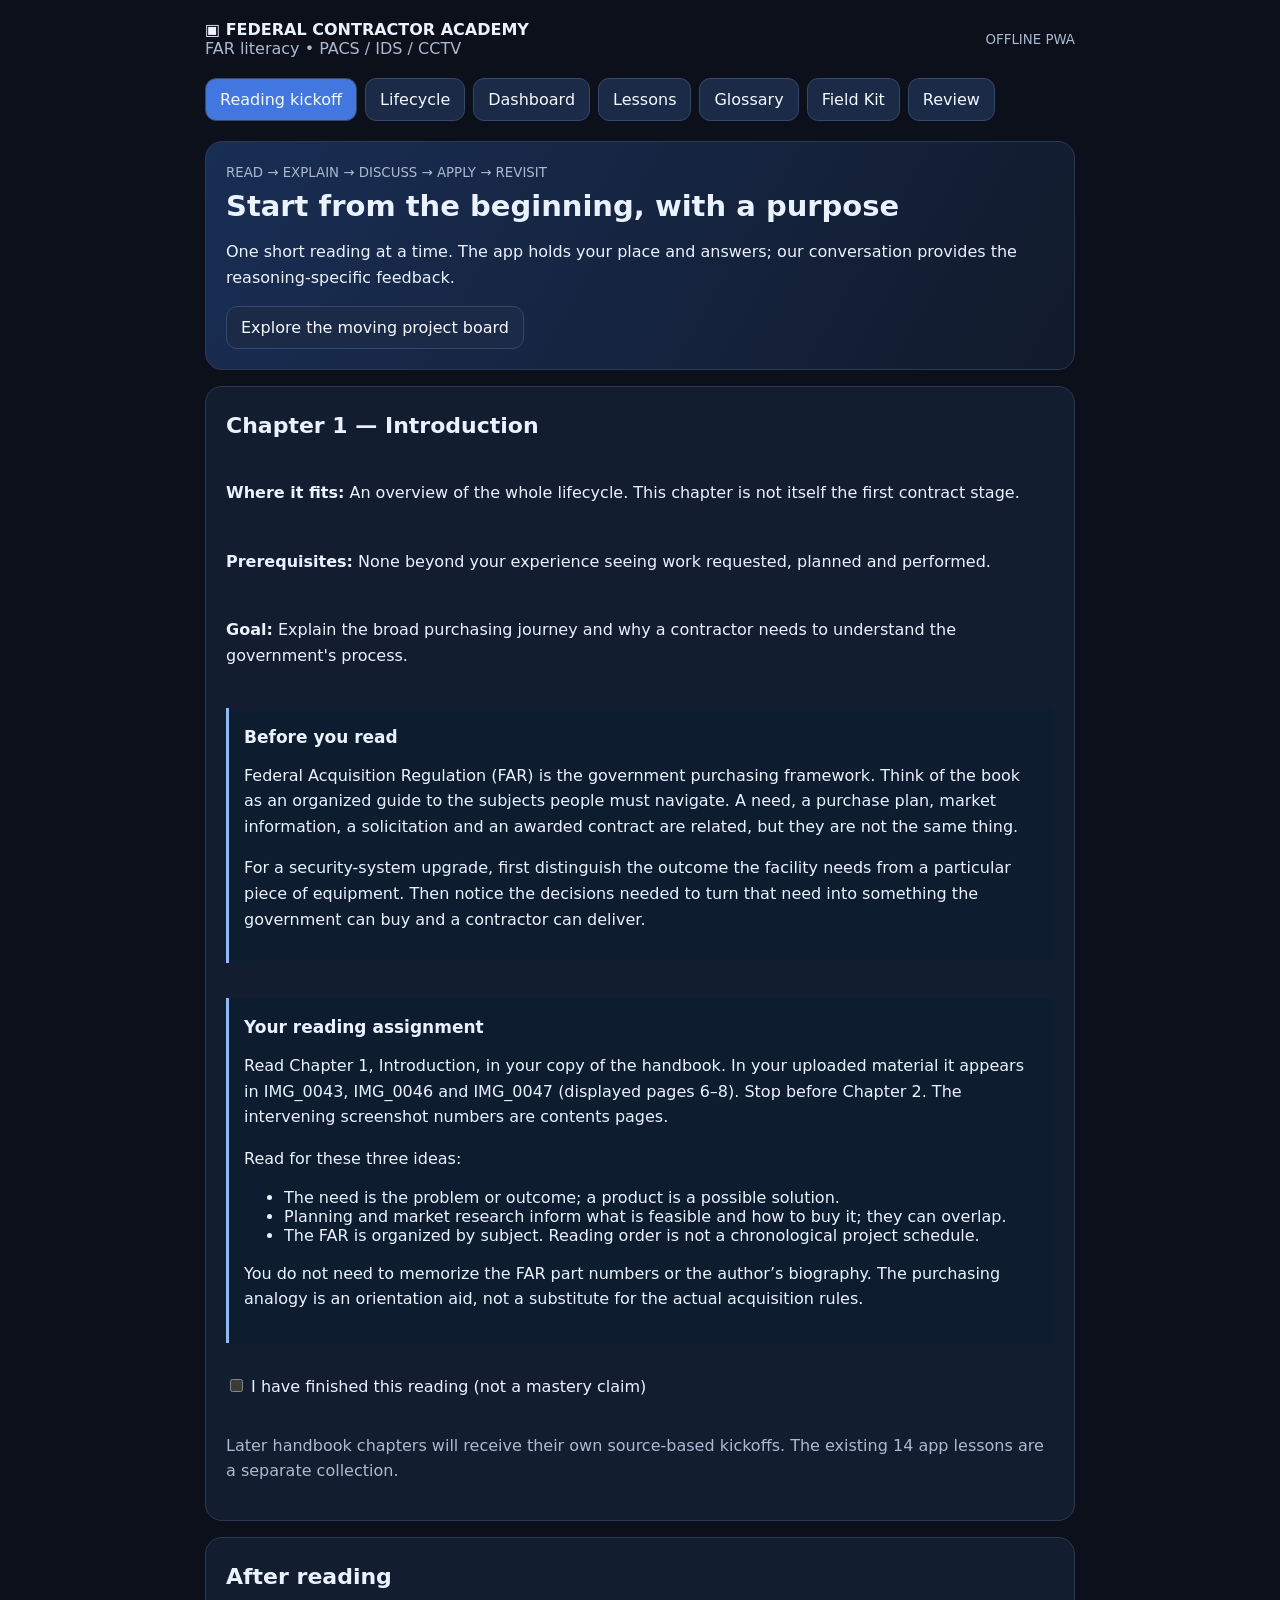
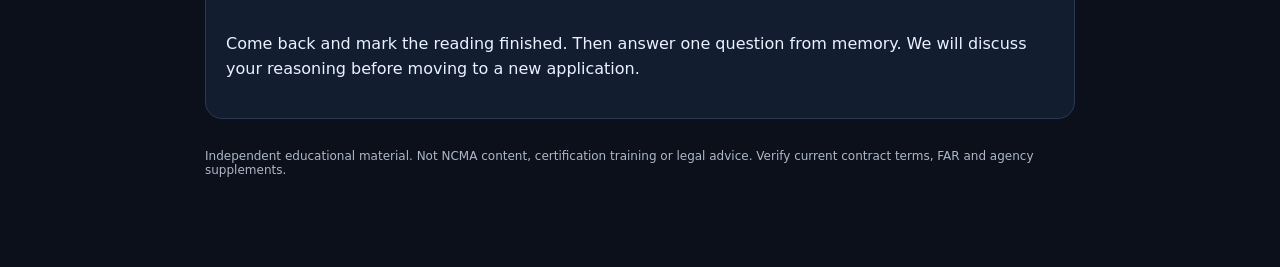
==== commit b45a777b: "Add animated acquisition board, handbook kickoff and portable tutor-review packets" ====
--- a/far-academy/index.html
+++ b/far-academy/index.html
@@ -56,4 +56,128 @@
  practicePanel(check,"lesson-"+id,L[id][3]+" Explain your next action, evidence and uncertainty.",L[id][5][L[id][6]]+". "+L[id][2]);
  }
 };nav("lifecycle");
+</script>
+<style>
+.board-scroll{overflow-x:auto;padding:6px 0 15px;overscroll-behavior-x:contain}.journey-board{position:relative;display:grid;grid-template-columns:repeat(8,228px);gap:12px;min-width:1908px;min-height:300px}
+.board-column{background:#0c1729;border:1px solid #354963;border-radius:13px;padding:12px;min-height:290px}.board-column button{width:100%;min-height:59px;text-align:left;font-weight:650}.board-column.current{border-color:#6ba8ff;background:#122b48}.board-column small{display:block;margin-top:174px;font-size:12px}.project-token{position:absolute;top:86px;left:10px;width:208px;min-height:145px;padding:16px;background:linear-gradient(135deg,#3472bf,#17406b);box-shadow:0 9px 22px #0006;border:1px solid #a6d9ff;border-radius:12px;z-index:2;pointer-events:none}.project-token strong{display:block;margin:8px 0;font-size:18px}.project-token small{font-size:12px;color:#d9eaff}.reading-step{padding:15px;border-left:3px solid #91b9f4;background:#0e1c30;margin:12px 0}.packet{min-height:260px;font-size:14px}.saved-status{color:#a9e9cb}input[type=date]{color-scheme:dark}.board-help{font-size:14px;color:#bfd2ee}@media(prefers-reduced-motion:reduce){*{scroll-behavior:auto!important}}
+</style>
+<script>
+const BOOK_START={
+ title:"Chapter 1 — Introduction",
+ source:"Federal Acquisition Regulations Made Easy, Edward Wilgus; user-provided screenshots IMG_0043, IMG_0046 and IMG_0047 (displayed pages 6–8). IMG_0044–0045 are the table of contents, not intervening introduction pages.",
+ goal:"Explain the broad purchasing journey and why a contractor needs to understand the government's process.",
+ prompt:"Without looking back, explain why a government purchase involves more than posting a job and picking a company. Use an example from physical-security work. Include what you are unsure about.",
+ points:["The need is the problem or outcome; a product is a possible solution.","Planning and market research inform what is feasible and how to buy it; they can overlap.","The FAR is organized by subject. Reading order is not a chronological project schedule."]
+};
+const kickoffButton=b("Reading kickoff",()=>nav("kickoff"));document.querySelector("nav").prepend(kickoffButton);
+let boardMoving=false;
+function moveProject(k){
+ if(boardMoving||k===S.stage||k<0||k>7)return;
+ const marker=document.querySelector(".project-token"),scroll=document.querySelector(".board-scroll"),from=S.stage;
+ const reduced=window.matchMedia("(prefers-reduced-motion: reduce)").matches;
+ const finish=()=>{boardMoving=false;S.stage=k;save();render()};
+ if(!marker||reduced){finish();return}
+ boardMoving=true;
+ scroll.scrollTo({left:Math.max(0,k*240-30),behavior:"smooth"});
+ const motion=marker.animate([{transform:"translateX("+(from*240)+"px)"},{transform:"translateX("+(k*240)+"px)"}],{duration:650,easing:"cubic-bezier(.22,.8,.25,1)",fill:"forwards"});
+ motion.onfinish=finish;motion.oncancel=finish;
+}
+function mountBoard(){
+ const old=document.querySelector(".path");if(!old)return;const k=S.stage;
+ const labels=["Need identified","Market inquiry","Acquisition plan","Solicitation issued","Contract awarded","Work in progress","Acceptance checks","Closeout actions"];
+ const wrap=document.createElement("div");wrap.innerHTML='<p class="board-help">One example project moves across these columns. Tap a stage or use the arrows. The early card represents a need/opportunity; an awarded contract appears later. This teaching board is not a live government record.</p><div class="board-scroll" tabindex="0" aria-label="Scrollable acquisition project board"><div class="journey-board"></div></div><p role="status" class="board-status">Current stage: '+esc(STAGES[k][0])+'</p>';
+ old.replaceWith(wrap);const board=wrap.querySelector(".journey-board");
+ STAGES.forEach((t,i)=>{const col=document.createElement("div");col.className="board-column"+(i===k?" current":"");const btn=b((i+1)+". "+t[0],()=>moveProject(i));btn.setAttribute("aria-current",i===k?"step":"false");col.append(btn);const hint=document.createElement("small");hint.textContent=i===k?"Project is here":i<k?"Earlier in this walkthrough":"Later in this walkthrough";col.append(hint);board.append(col)});
+ const marker=document.createElement("div");marker.className="project-token";marker.style.transform="translateX("+(k*240)+"px)";marker.innerHTML='<small>EXAMPLE PROJECT · 24 OPENINGS</small><strong>Federal facility access upgrade</strong><span>'+esc(labels[k])+'</span>';board.append(marker);
+ wrap.querySelector(".board-scroll").scrollLeft=Math.max(0,k*240-30);
+ const controls=document.querySelector(".steps");controls.replaceChildren();const prev=b("← Move card back",()=>moveProject(k-1));prev.disabled=k===0;const next=b("Move card forward →",()=>moveProject(k+1),"primary");next.disabled=k===7;controls.append(prev,next);
+}
+function topicFor(key){
+ if(key==="reading-1")return{title:BOOK_START.title,prompt:BOOK_START.prompt,context:BOOK_START.source+"\nGoal: "+BOOK_START.goal+"\nOrientation: "+BOOK_START.points.join(" ")};
+ const n=Number(key.split("-")[1]);
+ if(key.startsWith("stage-")){const t=STAGES[n];return{title:t[0],prompt:t[12],context:"Lifecycle stage "+(n+1)+"/8. "+t[1]+"\nExample: "+t[2]+"\nDocument: "+t[9]+" — "+t[10]}}
+ const l=L[n];return{title:l[0],prompt:l[3]+" Explain your next action, evidence and uncertainty.",context:"Existing app lesson, not the handbook chapter number. "+l[2]};
+}
+function reviewPacket(key){
+ const p=S.practice[key]||{},t=topicFor(key);
+ return [
+ "FAR ACADEMY — CONTINUE MY LEARNING REVIEW",
+ "Course: https://turok0clock.github.io/Security-Plus/far-academy/",
+ "My goal: understand the federal acquisition lifecycle from government and contractor perspectives and apply it in physical-security work. This is practical learning, not an exam or a test of FAR section numbers.",
+ "Teaching preferences: short plain-English explanations; expand acronyms; one concept and one question at a time; teach unfamiliar material before demanding mastery. Evaluate reasoning, uncertainty and evidence. Give corrective feedback after my attempt. Briefly repair weaknesses, then use a genuinely new situation. If drilling increases confusion, change the explanation or revisit later.",
+ "Review instructions: start with the answer below; do not repeat the question as if I have not answered. Explain what is correct, what needs adjustment and why. Distinguish knowledge gaps, concept confusion, misreading and guessing. Ask one follow-up and wait. Do not infer mastery from one response. End the session with a concise checkpoint I can paste into the app: strengths, unresolved gaps, next practice and suggested review timing.",
+ "Continuity: this packet supplies context, not the complete prior chat or handbook. Ask for missing source material only if it changes the assessment. Training mockups are fictional. Verify current FAR rules when needed.",
+ "TOPIC: "+t.title,
+ "CONTEXT: "+t.context,
+ "QUESTION: "+t.prompt,
+ "MY ANSWER: "+(p.answer||"(not entered)"),
+ "MY CONFIDENCE: "+(p.confidence||"not recorded"),
+ "PREVIOUS TUTOR CHECKPOINT: "+(p.tutorNotes||"None recorded"),
+ "MY NEXT REVIEW DATE: "+(p.nextReview||"Not set"),
+ "PRIOR ATTEMPTS: "+JSON.stringify((p.history||[]).slice(-3)),
+ "Please review this attempt now, then continue one question at a time."
+ ].join("\n\n");
+}
+function showPacket(host,key){
+ host.innerHTML='<h3>Bring this to our chat</h3><p>Copy the packet and paste it into this conversation or a new one. It includes the question, your answer and the context needed to continue. Nothing is sent automatically.</p><textarea class="packet" readonly aria-label="Chat review packet"></textarea><div class="actions packet-actions"></div><p class="packet-status" role="status"></p>';
+ const box=host.querySelector(".packet");box.value=reviewPacket(key);
+ host.querySelector(".packet-actions").append(b("Copy review packet",async()=>{
+ try{await navigator.clipboard.writeText(box.value);host.querySelector(".packet-status").textContent="Copied. Paste it into ChatGPT."}
+ catch(e){box.focus();box.select();host.querySelector(".packet-status").textContent="Select and copy the text above using your iPad's text menu."}
+ },"primary"));
+ host.querySelector(".packet-actions").append(b("Select packet text",()=>{box.focus();box.select()}));
+}
+practicePanel=function(host,key,prompt,model){
+ S.practice??={};let saved=S.practice[key]||{};
+ host.innerHTML='<h2>Your turn → tutor review</h2><p>'+esc(prompt)+'</p><label>Your answer and reasoning<textarea class="response" placeholder="Explain in your own words. Include the evidence, any guess, and what you are unsure about."></textarea></label><label>Confidence <select class="confidence"><option>Unsure / guessing</option><option>Partly sure</option><option>Confident</option></select></label><p class="evidence">No automated grade. Save your attempt, then bring it to our chat for discussion. Saved drafts remain on this browser; use Field Kit to export a backup.</p><div class="actions practice-actions"></div><p class="attempt-status" role="status"></p><div class="handoff"></div><details class="tutor-checkpoint"><summary>After our conversation: save the tutor checkpoint</summary><p>Paste the summary from our chat. Recording it does not certify mastery; it preserves what we found and what to practice next.</p><label>Tutor feedback and next steps<textarea class="tutor-notes"></textarea></label><label>Suggested review date<input class="review-date" type="date"></label><div class="checkpoint-actions"></div><p class="checkpoint-status" role="status"></p></details>';
+ const area=host.querySelector(".response"),conf=host.querySelector(".confidence");area.value=saved.answer||"";conf.value=saved.confidence||"Unsure / guessing";
+ const keep=()=>{saved={...saved,answer:area.value,confidence:conf.value};persistAttempt(key,saved)};area.oninput=keep;conf.onchange=keep;
+ host.querySelector(".practice-actions").append(b("Save answer & prepare chat review",()=>{
+ if(!area.value.trim()){host.querySelector(".attempt-status").textContent="Try an answer first. An uncertain answer is useful.";return}
+ keep();const snapshot={date:Date.now(),answer:area.value,confidence:conf.value};
+ if(!(saved.history||[]).length||saved.history.at(-1).answer!==snapshot.answer||saved.history.at(-1).confidence!==snapshot.confidence)saved.history=[...(saved.history||[]),snapshot];
+ saved.attempted=Date.now();saved.reviewStatus="Awaiting tutor discussion";persistAttempt(key,saved);
+ host.querySelector(".attempt-status").textContent="Saved. No grade assigned.";showPacket(host.querySelector(".handoff"),key);
+ },"primary"));
+ host.querySelector(".practice-actions").append(b("Start a fresh recall attempt",()=>{
+ if(area.value.trim()&&!confirm("Save this answer in your attempt history and clear the answer box for a new attempt?"))return;
+ if(area.value.trim())saved.history=[...(saved.history||[]),{date:Date.now(),answer:area.value,confidence:conf.value}];
+ area.value="";conf.value="Unsure / guessing";keep();host.querySelector(".handoff").replaceChildren();host.querySelector(".attempt-status").textContent="Fresh attempt. Look away from the lesson and explain from memory.";
+ }));
+ const notes=host.querySelector(".tutor-notes"),date=host.querySelector(".review-date");notes.value=saved.tutorNotes||"";date.value=saved.nextReview||"";
+ host.querySelector(".checkpoint-actions").append(b("Save tutor checkpoint",()=>{
+ keep();saved.tutorNotes=notes.value;saved.nextReview=date.value;saved.reviewStatus=notes.value.trim()?"Tutor checkpoint recorded":"Awaiting tutor discussion";saved.due=date.value?new Date(date.value+"T12:00:00").getTime():null;
+ persistAttempt(key,saved);host.querySelector(".checkpoint-status").textContent="Checkpoint saved. You can update it after the next conversation.";
+ }));
+};
+function kickoff(){
+ S.reading??={};
+ V.innerHTML='<section class="hero"><small>READ → EXPLAIN → DISCUSS → APPLY → REVISIT</small><h1>Start from the beginning, with a purpose</h1><p>One short reading at a time. The app holds your place and answers; our conversation provides the reasoning-specific feedback.</p><div class="actions kickoff-links"></div></section><section class="card"><h2>'+esc(BOOK_START.title)+'</h2><p><strong>Where it fits:</strong> An overview of the whole lifecycle. This chapter is not itself the first contract stage.</p><p><strong>Prerequisites:</strong> None beyond your experience seeing work requested, planned and performed.</p><p><strong>Goal:</strong> '+esc(BOOK_START.goal)+'</p><div class="reading-step"><h3>Before you read</h3><p>Federal Acquisition Regulation (FAR) is the government purchasing framework. Think of the book as an organized guide to the subjects people must navigate. A need, a purchase plan, market information, a solicitation and an awarded contract are related, but they are not the same thing.</p><p>For a security-system upgrade, first distinguish the outcome the facility needs from a particular piece of equipment. Then notice the decisions needed to turn that need into something the government can buy and a contractor can deliver.</p></div><div class="reading-step"><h3>Your reading assignment</h3><p>Read Chapter 1, Introduction, in your copy of the handbook. In your uploaded material it appears in IMG_0043, IMG_0046 and IMG_0047 (displayed pages 6–8). Stop before Chapter 2. The intervening screenshot numbers are contents pages.</p><p>Read for these three ideas:</p><ul>'+BOOK_START.points.map(x=>'<li>'+esc(x)+'</li>').join("")+'</ul><p>You do not need to memorize the FAR part numbers or the author’s biography. The purchasing analogy is an orientation aid, not a substitute for the actual acquisition rules.</p></div><label><input id="read-intro" style="width:auto" type="checkbox"> I have finished this reading (not a mastery claim)</label><p class="muted">Later handbook chapters will receive their own source-based kickoffs. The existing 14 app lessons are a separate collection.</p></section><section class="card" id="reading-attempt"></section>';
+ document.querySelector(".kickoff-links").append(b("Explore the moving project board",()=>nav("lifecycle")));
+ const done=document.getElementById("read-intro");done.checked=!!S.reading.intro;done.onchange=()=>{S.reading.intro=done.checked;save();drawReadingAttempt()};
+ drawReadingAttempt();
+}
+function drawReadingAttempt(){
+ const host=document.getElementById("reading-attempt");
+ if(!S.reading.intro){host.innerHTML='<h2>After reading</h2><p>Come back and mark the reading finished. Then answer one question from memory. We will discuss your reasoning before moving to a new application.</p>';return}
+ practicePanel(host,"reading-1",BOOK_START.prompt,"");
+}
+const previousLearningRender=render;
+render=function(){
+ S.practice??={};
+ kickoffButton.classList.toggle("active",page==="kickoff");
+ if(page==="kickoff"){lifecycleButton.classList.remove("active");reviewButton.classList.remove("active");kickoff();return}
+ if(page==="review"){
+ lifecycleButton.classList.remove("active");reviewButton.classList.add("active");
+ V.innerHTML='<section class="hero"><h1>Conversations & revisits</h1><p>Answers are reviewed with your tutor in chat. This list records attempts, conversation checkpoints and review dates—not automatic grades. Copy a packet to continue in a new conversation.</p></section><section class="grid" id="review-list"></section>';
+ const list=document.getElementById("review-list"),keys=Object.keys(S.practice);
+ if(!keys.length)list.textContent="Start a reading or lifecycle attempt to build your review history.";
+ keys.sort((a,b)=>(S.practice[a].due||Infinity)-(S.practice[b].due||Infinity)).forEach(key=>{
+ const p=S.practice[key],t=topicFor(key),card=document.createElement("article");card.className="card";card.innerHTML='<h3>'+esc(t.title)+'</h3><p>'+esc(p.reviewStatus||"Draft / earlier self-review")+'</p><p>'+esc(p.nextReview?"Review: "+p.nextReview:"No tutor review date set")+'</p><p>'+esc(p.tutorNotes||"No tutor checkpoint recorded yet.")+'</p><div class="actions"></div><div class="handoff"></div>';
+ card.querySelector(".actions").append(b("Copy context for chat",()=>showPacket(card.querySelector(".handoff"),key)),b("Open topic",()=>{if(key==="reading-1")nav("kickoff");else if(key.startsWith("stage-")){S.stage=+key.split("-")[1];save();nav("lifecycle")}else open(+key.split("-")[1])}));list.append(card);
+ });return}
+ previousLearningRender();
+ if(page==="lifecycle")mountBoard();
+};
+nav("kickoff");
 </script></body></html>
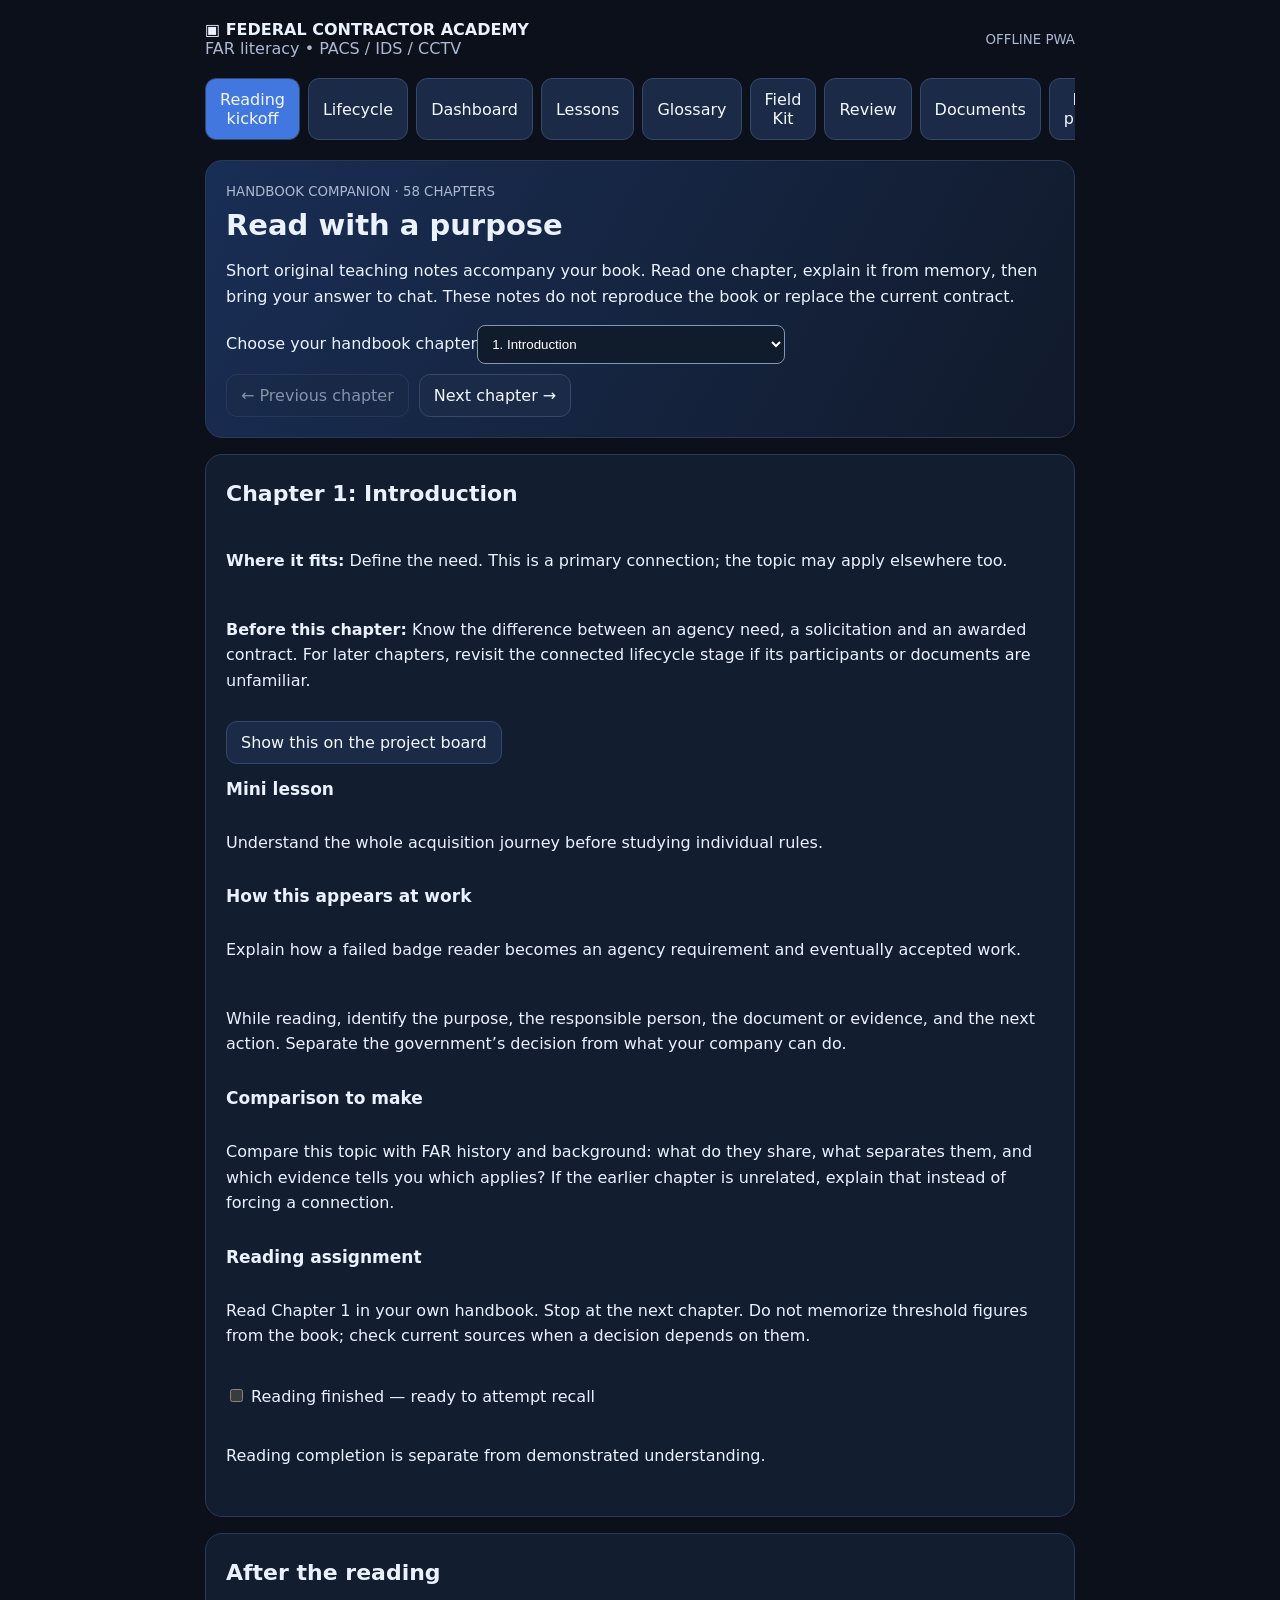
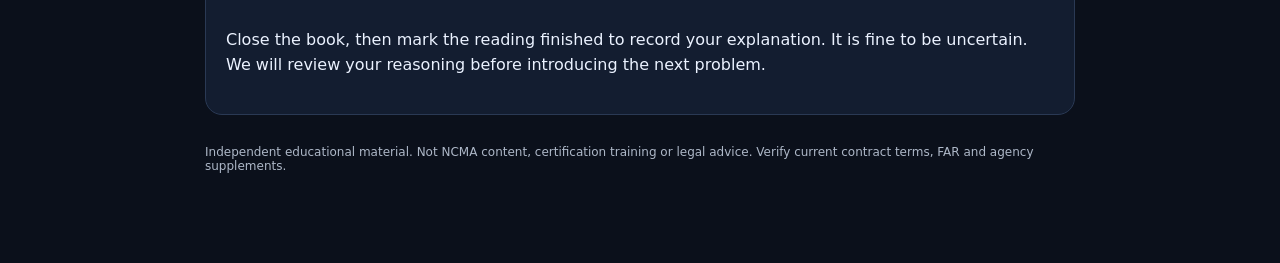
==== commit a45fa2a4: "Complete 58-chapter reading companion, document navigation and cumulative tutor practice" ====
--- a/far-academy/index.html
+++ b/far-academy/index.html
@@ -58,7 +58,7 @@
 };nav("lifecycle");
 </script>
 <style>
-.board-scroll{overflow-x:auto;padding:6px 0 15px;overscroll-behavior-x:contain}.journey-board{position:relative;display:grid;grid-template-columns:repeat(8,228px);gap:12px;min-width:1908px;min-height:300px}
+main{grid-template-columns:minmax(0,1fr)}main>*{min-width:0}.board-scroll{width:100%;max-width:100%;overflow-x:auto;padding:6px 0 15px;overscroll-behavior-x:contain}.journey-board{position:relative;display:grid;grid-template-columns:repeat(8,228px);gap:12px;min-width:1908px;min-height:300px}
 .board-column{background:#0c1729;border:1px solid #354963;border-radius:13px;padding:12px;min-height:290px}.board-column button{width:100%;min-height:59px;text-align:left;font-weight:650}.board-column.current{border-color:#6ba8ff;background:#122b48}.board-column small{display:block;margin-top:174px;font-size:12px}.project-token{position:absolute;top:86px;left:10px;width:208px;min-height:145px;padding:16px;background:linear-gradient(135deg,#3472bf,#17406b);box-shadow:0 9px 22px #0006;border:1px solid #a6d9ff;border-radius:12px;z-index:2;pointer-events:none}.project-token strong{display:block;margin:8px 0;font-size:18px}.project-token small{font-size:12px;color:#d9eaff}.reading-step{padding:15px;border-left:3px solid #91b9f4;background:#0e1c30;margin:12px 0}.packet{min-height:260px;font-size:14px}.saved-status{color:#a9e9cb}input[type=date]{color-scheme:dark}.board-help{font-size:14px;color:#bfd2ee}@media(prefers-reduced-motion:reduce){*{scroll-behavior:auto!important}}
 </style>
 <script>
@@ -180,4 +180,48 @@
  if(page==="lifecycle")mountBoard();
 };
 nav("kickoff");
+</script>
+<script>
+const HANDBOOK=[["Introduction","0","Understand the whole acquisition journey before studying individual rules.","Explain how a failed badge reader becomes an agency requirement and eventually accepted work."],["FAR history and background","0","The FAR provides a shared purchasing framework; agency supplements add requirements. A handbook is an orientation aid, not the current contract.","Your team finds an older handbook and a newer agency clause. Explain how you would establish what governs this job."],["Acquisition system","0","Acquisition involves technical users, purchasing staff and contractors. Contractual authority and technical expertise are different responsibilities.","A security chief agrees with your solution. What else must you establish before treating that agreement as authorization?"],["Definitions","0","Defined terms control meaning. Distinguish shall from may, a requirement from a preference, and a contract from a solicitation.","A paragraph says the contractor may propose alternatives but shall meet a performance standard. Explain the practical difference."],["Ethics and conflicts","1","Fair competition depends on integrity and appropriate handling of procurement information. Relationships do not justify access to competitors’ confidential information.","A contact offers another bidder’s pricing. Explain how you would respond and why."],["Administration and records","7","Reliable records establish what was ordered, changed, delivered and accepted. Closeout is an administrative process, not simply leaving the site.","A crew has left but acceptance records and final billing remain. Explain why the file is not necessarily ready to close."],["Publicizing actions","1","Notices make opportunities and awards visible. Identify the notice type before deciding what action to take.","Your boss finds an award notice rather than an open solicitation. How could it still support subcontracting business development?"],["Competition","2","Competition is a procurement requirement with authorized exceptions. An exception requires a valid basis; convenience is not enough.","Someone says only one manufacturer fits. What evidence and acquisition questions would you raise rather than assuming sole source?"],["Acquisition planning","2","Planning connects requirements, market findings, timing, resources and acquisition approach. These decisions can develop together.","A proposed completion date ignores equipment lead times. Explain what information should feed back into planning."],["Required sources","2","The government considers applicable required sources and established buying channels before an unrestricted open-market purchase.","Why might a need never become the open solicitation your firm expected to see?"],["Contractor qualifications","4","Responsibility concerns the prospective contractor’s ability and eligibility to perform. It differs from whether a bid conforms to the solicitation.","A low-priced company has no credible staffing plan. Explain the distinction between low price and ability to perform."],["Market research","1","Market research tests what industry can supply. A Request for Information can request indicative prices and capabilities without seeking a binding offer.","A planning notice requests cost ranges and nationwide staffing. What response is useful without creating a full bid?"],["Describing needs","0","Describe required results and constraints clearly enough to price, perform and inspect. Ambiguous scope creates inconsistent offers and disputes.","A scope says improve video coverage without identifying coverage or acceptance needs. What would you clarify?"],["Commercial acquisition","3","Commercial products and services have acquisition procedures suited to the commercial marketplace. Commercial acquisition and negotiated procedures are not opposites.","A commercial camera needs installation and integration. What documents would you inspect before deciding how to respond?"],["Simplified acquisition","3","Simplified procedures reduce administrative effort. A quotation and an offer are not interchangeable; check the requested response and ordering process. Verify current thresholds instead of memorizing old handbook amounts.","An RFQ asks for delivery and price. What must you read before assuming your quotation itself forms a contract?"],["Sealed bidding","4","Bids are evaluated under the invitation without negotiated discussions. Distinguish a responsive bid from a responsible bidder. Fixed-price contracts with economic price adjustment can also be used where authorized; it is not always pure firm-fixed-price.","Your team wants to submit a low bid and negotiate missing scope after opening. Explain the problem."],["Contracting by negotiation","4","The solicitation explains requirements, instructions and evaluation. Best-value tradeoffs and lowest-price technically acceptable selection are different approaches; discussions are not guaranteed.","A higher price includes a stronger technical approach. What must you examine before assuming it can win?"],["Contract types","2","Price arrangements allocate cost risk. Firm-fixed-price does not reimburse every actual cost. Indefinite-delivery/indefinite-quantity describes ordering structure and does not by itself specify the pricing of every order.","Separate the ordering vehicle from the price arrangement in an IDIQ with fixed-price installation orders."],["Special contracting methods","2","Options and other special arrangements allow defined future actions under their terms. An unexercised option is not automatically funded work.","The contract lists an option year. What evidence would you need before scheduling staff for it?"],["Emergency acquisitions","2","Emergency flexibilities depend on applicable authority and circumstances. Urgency does not erase documentation or authorization.","A customer says it is urgent so normal procedures do not matter. What must you establish?"],["Small business programs","2","Eligibility, acquisition strategy and subcontracting requirements affect who can compete and how work is performed. Check the actual program and solicitation.","A prime seeks your installation team for a set-aside award. What eligibility and subcontract performance questions matter?"],["Reserved Part 20","2","A reserved part is a placeholder in this handbook, not a missing process step. Confirm current references when needed.","Explain why numbered FAR parts cannot be used as a chronological project checklist."],["Reserved Part 21","2","Reserved numbering preserves the structure of the regulation. It does not create a contractor obligation by itself.","How would you distinguish an empty reference from an incorporated requirement?"],["Labor requirements","5","Labor obligations depend on the work and incorporated requirements. Wage determinations, classifications and records can affect estimates and performance.","An estimator uses one hourly rate for every task. What labor requirements would you verify before approving the estimate?"],["Environment and related requirements","5","Environmental and related acquisition requirements can influence product selection and execution. Read current provisions and agency requirements; handbook headings may change.","A cheaper replacement product conflicts with a required environmental specification. How would you evaluate the substitution?"],["Privacy and information access","5","Government information is not automatically public. Privacy obligations and disclosure processes affect handling and release.","A project file includes personal credentialing information. What would you check before circulating it to a vendor?"],["Foreign acquisition","3","Origin restrictions and trade rules depend on applicable clauses, products and exceptions. A familiar brand name does not establish compliance.","A distributor changes a component’s country of manufacture. What must be checked before accepting it?"],["Socioeconomic programs","2","Public policy objectives can add acquisition requirements beyond technical scope and price. Determine applicability rather than assuming every program applies.","What would you review when a solicitation adds a program requirement your company has not encountered?"],["Patents data and copyrights","5","Ownership, licenses and government data rights affect what can be delivered, used and shared. Paying for development does not answer every rights question.","A subcontractor supplies proprietary configuration software. What rights and delivery terms need clarification?"],["Bonds and insurance","3","Bonds and insurance address different exposures. Required coverage, evidence and timing must be understood before pricing and mobilization.","A bid requires a bond and the company has liability insurance. Explain why those are not substitutes."],["Taxes","3","Tax treatment affects pricing and invoicing and depends on the applicable transaction and terms. Do not assume every federal-related purchase is exempt.","A supplier adds tax to a subcontract purchase. What information would you verify before removing it from the estimate?"],["Cost Accounting Standards","5","Cost Accounting Standards address consistency in applicable cost accounting practices. Applicability and exemptions matter.","An overhead allocation changes halfway through a covered effort. What consistency and documentation issues arise?"],["Contract cost principles","5","An incurred cost is not automatically allowable. Reasonableness, allocability and contract terms matter where cost principles apply.","Travel benefits two projects. How would you explain the need for a defensible allocation rather than charging all of it to one?"],["Financing and payment","5","Contract financing, delivery payments and invoicing follow different terms. The payment schedule matters to cash flow.","Payroll is due before an invoice milestone. What should have been checked during proposal planning?"],["Protests disputes and appeals","4","A protest challenges acquisition actions; a claim concerns a contractual demand. Identify the issue and promptly seek the appropriate process rather than guessing deadlines.","Compare an objection to award evaluation with a demand for additional payment during performance."],["Major systems","2","Large system acquisitions need coordinated strategy, oversight and performance information. Do not classify a project using an outdated dollar amount alone.","Explain why a complex agency-wide platform needs more acquisition planning than a standalone reader replacement."],["Research and development","2","Research buys investigation or development under uncertainty. It differs from purchasing an established solution with known performance.","The agency wants to test an unproven detection method. How does that differ from buying proven sensors?"],["Construction and architect-engineer work","3","Construction and professional design work can use different selection and contract approaches. Determine what service is being acquired.","An engineering prime wants your crew to install its design. Separate the design responsibility from your installation scope."],["Service contracting","5","Service requirements should make results, standards and oversight clear. Performance-based descriptions focus on outcomes and measurable standards.","A maintenance scope only says provide excellent service. What standards would make performance assessable?"],["Federal Supply Schedules","3","Schedule ordering uses an established contract framework with applicable ordering rules. A schedule listing does not remove the need to examine order requirements.","A buyer wants to order an integration package through a schedule. What scope and ordering questions arise?"],["Information technology","2","Information technology acquisitions need attention to interfaces, security, accessibility and lifecycle risk. Integration requirements can span hardware and services.","A new access-control server must connect with existing systems. What requirements must be established beyond server specifications?"],["Part 40 update","2","The handbook labels this part reserved. Current FAR Part 40 addresses information security and supply chain security. Treat the book’s entry as historical, not current guidance.","Explain why relying on an old reserved label could cause you to miss relevant acquisition requirements."],["Utilities","2","Utility services use specialized acquisition arrangements. Distinguish purchasing utility service from installing equipment that consumes it.","Does installing a camera power supply make your job a utility-services acquisition? Explain the distinction."],["Administration and audits","5","Post-award administration connects performance, records, assigned responsibilities and oversight. Keep evidence of significant performance events.","A performance review omits how your team resolved an access delay. What contemporaneous records would support an accurate discussion?"],["Modifications","5","A modification changes the contract through appropriate authority. Unilateral and bilateral actions differ; the applicable changes clause and notices matter.","A technical approval accepts hardware but adds work. What must you establish before treating it as a price or scope change?"],["Subcontracting","5","The government-prime contract and prime-subcontract are separate relationships. Consent requirements do not replace the prime’s responsibility.","A government representative directs your subcontract crew. How should contractual direction move through the relationships?"],["Government property","5","Government-furnished property requires accountability, care and disposition under applicable terms. Track identity, condition and custody.","A government-supplied controller fails on arrival. What should be recorded and communicated before replacement?"],["Quality assurance","6","Inspection, testing and acceptance are distinct from merely performing the work. Use the actual criteria and designated authority.","Every camera streams locally but central monitoring fails. What evidence prevents premature completion claims?"],["Transportation","5","Shipping terms influence cost, delivery responsibilities and risk. Read delivery location, packaging and transportation requirements together.","Equipment arrives at the wrong facility. What delivery terms and records would help establish the next action?"],["Value engineering","5","A value engineering proposal seeks savings through a defined process. It differs from silently substituting a cheaper product.","A new cable-routing method could save labor. How would you present it without assuming approval or savings entitlement?"],["Termination","5","Termination for convenience and default address different circumstances. Duties and settlement depend on the contract and notice; commercial contracts have their own termination provisions.","An agency cancels part of an installation. What records and directions matter before stopping procurement and demobilizing?"],["Extraordinary actions","5","Extraordinary contractual relief uses specific authority. It is not the ordinary mechanism for an estimating mistake or routine change.","Why should a project manager first examine ordinary contract processes when unexpected costs arise?"],["Use of government sources","5","Contractors need applicable authorization to use government supply sources. Being a federal subcontractor is not blanket permission.","A technician wants to buy through a government ordering channel. What authorization would you verify?"],["Provisions and clauses","3","Provisions govern solicitation matters; clauses establish contract terms. Read incorporated text, dates and fill-ins together.","A requirement appears by reference rather than printed in full. How will you identify the actual obligation?"],["Forms","3","A standard form organizes a transaction but does not replace attachments and terms. Identify solicitation, award and modification functions.","Compare a solicitation cover sheet with a modification: what changed and where is the authority recorded?"],["Conclusion","7","Reconstruct the lifecycle and identify where to find rules. Current sources and contract terms remain essential after reading the handbook.","Brief your boss on one project from need to closeout, identifying decisions, documents and handoffs."],["Glossary","0","Learn vocabulary through its use in a decision. Expand an acronym, explain its purpose and distinguish similar terms.","Explain RFI, RFP and RFQ in context without treating them as three required successive steps."],["Additional terminology","0","Acronyms depend on context. A construction RFI can be a technical clarification request rather than pre-award market research.","A field installer and a capture manager both mention an RFI. What clues tell you which meaning is intended?"]];
+S.bookChapter??=0;S.bookRead??={};
+const topicBeforeBook=topicFor;
+topicFor=function(key){if(key.startsWith("book-")){const n=+key.split("-")[1],c=HANDBOOK[n];return{title:"Handbook chapter "+(n+1)+": "+c[0],prompt:c[3],context:"Original study companion to Edward Wilgus, Federal Acquisition Regulations Made Easy. Read the corresponding chapter in your own copy. "+c[2]+" Lifecycle connection: "+STAGES[+c[1]][0]+". Book sequence is not lifecycle sequence."}}return topicBeforeBook(key)};
+kickoff=function(){
+ const n=S.bookChapter,c=HANDBOOK[n],stage=+c[1];
+ V.innerHTML='<section class="hero"><small>HANDBOOK COMPANION · 58 CHAPTERS</small><h1>Read with a purpose</h1><p>Short original teaching notes accompany your book. Read one chapter, explain it from memory, then bring your answer to chat. These notes do not reproduce the book or replace the current contract.</p><label>Choose your handbook chapter<select id="book-select">'+HANDBOOK.map((x,i)=>'<option value="'+i+'" '+(i===n?'selected':'')+'>'+ (i+1)+'. '+esc(x[0])+'</option>').join("")+'</select></label><div class="actions" id="book-nav"></div></section><section class="card"><h2>Chapter '+(n+1)+': '+esc(c[0])+'</h2><p><strong>Where it fits:</strong> '+esc(STAGES[stage][0])+'. This is a primary connection; the topic may apply elsewhere too.</p><p><strong>Before this chapter:</strong> Know the difference between an agency need, a solicitation and an awarded contract. For later chapters, revisit the connected lifecycle stage if its participants or documents are unfamiliar.</p><div id="book-stage"></div><h3>Mini lesson</h3><p>'+esc(c[2])+'</p><h3>How this appears at work</h3><p>'+esc(c[3])+'</p><p>While reading, identify the purpose, the responsible person, the document or evidence, and the next action. Separate the government’s decision from what your company can do.</p><h3>Comparison to make</h3><p>Compare this topic with '+esc(HANDBOOK[n===0?1:n-1][0])+': what do they share, what separates them, and which evidence tells you which applies? If the earlier chapter is unrelated, explain that instead of forcing a connection.</p><h3>Reading assignment</h3><p>Read Chapter '+(n+1)+' in your own handbook. Stop at the next chapter. Do not memorize threshold figures from the book; check current sources when a decision depends on them.</p><label><input type="checkbox" id="book-read" style="width:auto"> Reading finished — ready to attempt recall</label><p>Reading completion is separate from demonstrated understanding.</p><div id="chapter-source"></div></section><section class="card" id="book-practice"></section>';
+ document.getElementById("book-select").onchange=e=>{S.bookChapter=+e.target.value;save();render()};
+ const controls=document.getElementById("book-nav");const prev=b("← Previous chapter",()=>{S.bookChapter--;save();render()});prev.disabled=n===0;const next=b("Next chapter →",()=>{S.bookChapter++;save();render()});next.disabled=n===57;controls.append(prev,next);
+ document.getElementById("book-stage").append(b("Show this on the project board",()=>{S.stage=stage;save();nav("lifecycle")}));
+ if(n>=2&&n<=54)document.getElementById("chapter-source").innerHTML='<a target="_blank" rel="noopener" href="https://www.acquisition.gov/far/part-'+(n-1)+'">Current FAR Part '+(n-1)+' reference ↗</a>';
+ const read=document.getElementById("book-read");read.checked=!!S.bookRead[n];const draw=()=>{const h=document.getElementById("book-practice");if(read.checked)practicePanel(h,"book-"+n,c[3],"");else h.innerHTML='<h2>After the reading</h2><p>Close the book, then mark the reading finished to record your explanation. It is fine to be uncertain. We will review your reasoning before introducing the next problem.</p>'};read.onchange=()=>{S.bookRead[n]=read.checked;save();draw()};draw();
+};
+const docsButton=b("Documents",()=>nav("documents"));document.querySelector("nav").append(docsButton);
+const mixedButton=b("Mixed practice",()=>nav("mixed"));document.querySelector("nav").append(mixedButton);
+const MIXED=[
+["Notice versus offer","A notice asks for estimated costs and available cleared technicians, says planning only, and provides no award criteria. Explain the useful response and what you would tell your boss about the opportunity."],
+["Scope versus authority","A technical representative accepts your replacement intercom but asks for a new cable route outside your estimate. Separate technical acceptability, contractual scope and authority before describing your next action."],
+["Price versus payment","You have a fixed-price installation order and enough work completed to cover payroll, but the payment milestone requires accepted testing. Explain what controls invoicing and what the situation means for cash flow."],
+["Vehicle versus order","A prime holds an indefinite-delivery/indefinite-quantity contract and invites a labor quote for a specific order. What must you learn about this order rather than infer from the umbrella contract?"],
+["Completion versus closeout","Installation passed testing, training is scheduled next week, and the performance period ends tomorrow. Identify the distinct completion, schedule, acceptance and administrative questions."],
+["Capture versus delivery","Your boss identifies an engineering firm from an award notice. Explain what your company can investigate and offer as an installer without assuming the government has awarded you anything."]
+];
+const topicWithBook=topicFor;topicFor=function(key){if(key.startsWith("mixed-")){const q=MIXED[+key.split("-")[1]];return{title:"Mixed practice: "+q[0],prompt:q[1],context:"Fictional cumulative physical-security contracting scenario. Ask one follow-up after reviewing reasoning. Change the next problem substantively; do not simply recycle this prompt."}}return topicWithBook(key)};
+function documentsView(){
+ V.innerHTML='<section class="hero"><h1>Document walkthroughs</h1><p>Use real forms to learn document navigation, then the fictional project records to connect decisions. Official links require internet. Training examples are not submitted offers.</p></section><section class="card"><h2>Actual document: Standard Form 1449</h2><a href="https://www.gsa.gov/cdnstatic/SF1449-21.pdf" target="_blank" rel="noopener">Open the official two-page form ↗</a><p>Read this commercial-products/services form in four passes:</p><ol><li>Identify the action: blocks 2–6 distinguish contract, order and solicitation identifiers and dates.</li><li>Check response logistics: block 8 is the offer deadline; block 14 identifies the solicitation method.</li><li>Read the money and work: blocks 19–24 connect items, descriptions, quantities and pricing. Continue into referenced attachments.</li><li>Check execution: blocks 28–31 address agreement/award and signatures. A blank form is not evidence of an award.</li></ol><p><strong>Your task:</strong> Explain why seeing a solicitation number on this form does not establish that your firm has a contract. Bring the relevant block references to chat.</p></section><section class="card"><h2>Public procurement examples</h2><a href="https://sam.gov/opp/83397f570c144c76ac189bbfe03c340a/view" target="_blank" rel="noopener">Access-control maintenance sources-sought notice ↗</a><p>Find the notice type, requested capabilities, response instructions and any planning-only language. Identify what the government is trying to learn. Listings can move or become inactive.</p><a href="https://sam.gov/opp/e6754c1a97ff49a29506f6f014f72889/view" target="_blank" rel="noopener">Access-control maintenance solicitation listing ↗</a><p>Inventory the attached scope, price schedule and instructions. Record unresolved conflicts rather than filling gaps with assumptions. These are separate public examples, not a claimed end-to-end history of one award.</p></section><section class="card"><h2>Worked training package</h2><p>Open the relevant stage for the RFI, RFP excerpt, contractor response, change-impact record, acceptance checklist and closeout tracker.</p><div class="actions" id="document-stages"></div><h3>Side-by-side response planning</h3><table><tr><th>Government asks</th><th>Contractor prepares</th></tr><tr><td>Evidence of occupied-site experience</td><td>Relevant verified project examples and staffing approach</td></tr><tr><td>Price by item and quantity</td><td>Estimate mapped to the required schedule, with checked scope and assumptions</td></tr><tr><td>Training and acceptance tests</td><td>Named deliverables, test plan and schedule responsibility</td></tr></table><p><strong>Practice:</strong> Select one requirement and show where the response answers it. What evidence is still missing?</p></section>';
+ [1,3,4,5,6,7].forEach(k=>document.getElementById("document-stages").append(b(STAGES[k][9],()=>{S.stage=k;save();nav("lifecycle")})));
+}
+const courseRender=render;
+render=function(){
+ docsButton.classList.toggle("active",page==="documents");mixedButton.classList.toggle("active",page==="mixed");
+ if(page==="documents"){documentsView();return}
+ if(page==="mixed"){V.innerHTML='<section class="hero"><h1>Combine what you know</h1><p>Use these after learning the relevant topics. One attempt at a time. Copy your answer to chat for evidence-based feedback and a new transfer problem. These are six distinct starting scenarios, not an adaptive question generator.</p></section><div class="actions" id="mixed-pick"></div><section class="card" id="mixed-attempt"></section>';MIXED.forEach((q,i)=>document.getElementById("mixed-pick").append(b(q[0],()=>practicePanel(document.getElementById("mixed-attempt"),"mixed-"+i,q[1],""))));return}
+ courseRender();
+ if(page==="review"){
+ document.querySelectorAll("#review-list article").forEach(card=>{
+ const title=card.querySelector("h3")?.textContent,key=Object.keys(S.practice).find(k=>topicFor(k).title===title);
+ if(key&&(key.startsWith("book-")||key.startsWith("mixed-"))){const actions=card.querySelector(".actions");const last=actions.lastElementChild;last.replaceWith(b("Open topic",()=>{if(key.startsWith("book-")){S.bookChapter=+key.split("-")[1];save();nav("kickoff")}else{nav("mixed");const i=+key.split("-")[1];practicePanel(document.getElementById("mixed-attempt"),key,MIXED[i][1],"")}}))}
+ });
+ }
+};
+nav("kickoff");
 </script></body></html>
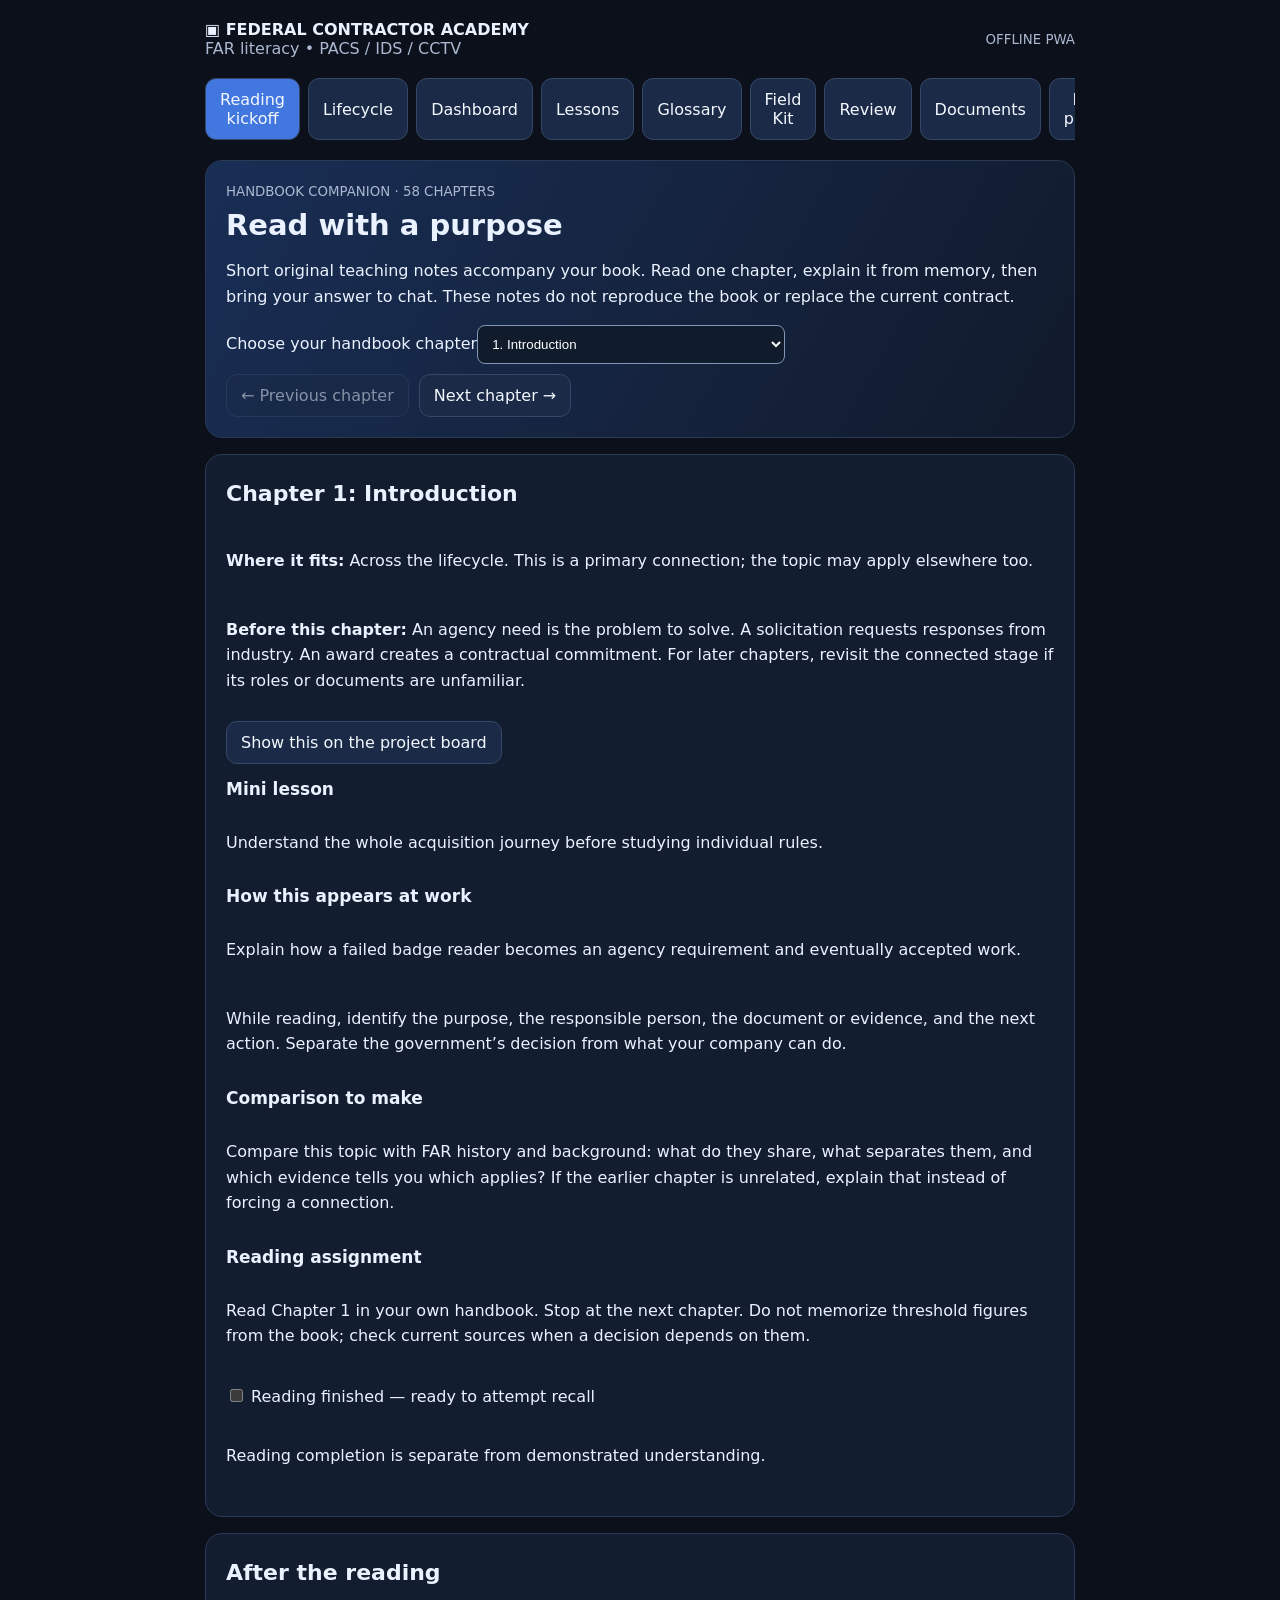
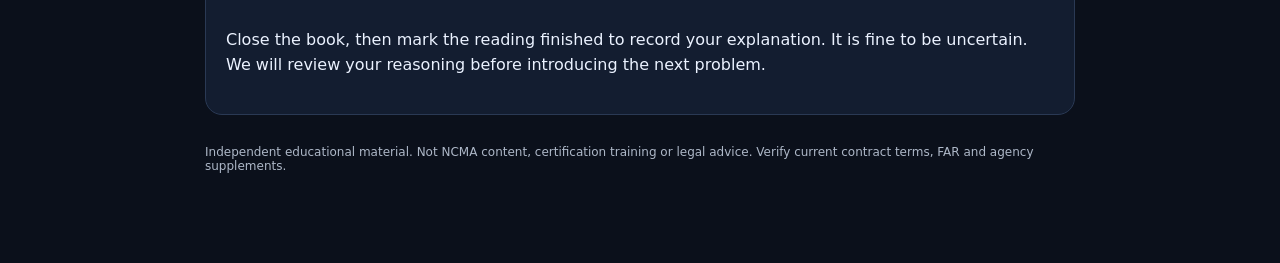
==== commit 2bf76383: "Clarify cross-lifecycle chapters and prerequisite definitions" ====
--- a/far-academy/index.html
+++ b/far-academy/index.html
@@ -188,7 +188,7 @@
 topicFor=function(key){if(key.startsWith("book-")){const n=+key.split("-")[1],c=HANDBOOK[n];return{title:"Handbook chapter "+(n+1)+": "+c[0],prompt:c[3],context:"Original study companion to Edward Wilgus, Federal Acquisition Regulations Made Easy. Read the corresponding chapter in your own copy. "+c[2]+" Lifecycle connection: "+STAGES[+c[1]][0]+". Book sequence is not lifecycle sequence."}}return topicBeforeBook(key)};
 kickoff=function(){
  const n=S.bookChapter,c=HANDBOOK[n],stage=+c[1];
- V.innerHTML='<section class="hero"><small>HANDBOOK COMPANION · 58 CHAPTERS</small><h1>Read with a purpose</h1><p>Short original teaching notes accompany your book. Read one chapter, explain it from memory, then bring your answer to chat. These notes do not reproduce the book or replace the current contract.</p><label>Choose your handbook chapter<select id="book-select">'+HANDBOOK.map((x,i)=>'<option value="'+i+'" '+(i===n?'selected':'')+'>'+ (i+1)+'. '+esc(x[0])+'</option>').join("")+'</select></label><div class="actions" id="book-nav"></div></section><section class="card"><h2>Chapter '+(n+1)+': '+esc(c[0])+'</h2><p><strong>Where it fits:</strong> '+esc(STAGES[stage][0])+'. This is a primary connection; the topic may apply elsewhere too.</p><p><strong>Before this chapter:</strong> Know the difference between an agency need, a solicitation and an awarded contract. For later chapters, revisit the connected lifecycle stage if its participants or documents are unfamiliar.</p><div id="book-stage"></div><h3>Mini lesson</h3><p>'+esc(c[2])+'</p><h3>How this appears at work</h3><p>'+esc(c[3])+'</p><p>While reading, identify the purpose, the responsible person, the document or evidence, and the next action. Separate the government’s decision from what your company can do.</p><h3>Comparison to make</h3><p>Compare this topic with '+esc(HANDBOOK[n===0?1:n-1][0])+': what do they share, what separates them, and which evidence tells you which applies? If the earlier chapter is unrelated, explain that instead of forcing a connection.</p><h3>Reading assignment</h3><p>Read Chapter '+(n+1)+' in your own handbook. Stop at the next chapter. Do not memorize threshold figures from the book; check current sources when a decision depends on them.</p><label><input type="checkbox" id="book-read" style="width:auto"> Reading finished — ready to attempt recall</label><p>Reading completion is separate from demonstrated understanding.</p><div id="chapter-source"></div></section><section class="card" id="book-practice"></section>';
+ V.innerHTML='<section class="hero"><small>HANDBOOK COMPANION · 58 CHAPTERS</small><h1>Read with a purpose</h1><p>Short original teaching notes accompany your book. Read one chapter, explain it from memory, then bring your answer to chat. These notes do not reproduce the book or replace the current contract.</p><label>Choose your handbook chapter<select id="book-select">'+HANDBOOK.map((x,i)=>'<option value="'+i+'" '+(i===n?'selected':'')+'>'+ (i+1)+'. '+esc(x[0])+'</option>').join("")+'</select></label><div class="actions" id="book-nav"></div></section><section class="card"><h2>Chapter '+(n+1)+': '+esc(c[0])+'</h2><p><strong>Where it fits:</strong> '+esc([0,1,2,3,4,56,57].includes(n)?'Across the lifecycle':STAGES[stage][0])+'. This is a primary connection; the topic may apply elsewhere too.</p><p><strong>Before this chapter:</strong> An agency need is the problem to solve. A solicitation requests responses from industry. An award creates a contractual commitment. For later chapters, revisit the connected stage if its roles or documents are unfamiliar.</p><div id="book-stage"></div><h3>Mini lesson</h3><p>'+esc(c[2])+'</p><h3>How this appears at work</h3><p>'+esc(c[3])+'</p><p>While reading, identify the purpose, the responsible person, the document or evidence, and the next action. Separate the government’s decision from what your company can do.</p><h3>Comparison to make</h3><p>Compare this topic with '+esc(HANDBOOK[({11:16,15:16,16:15,17:33,32:33,33:32,34:44,44:43,45:20,47:5,56:57,57:56})[n]??(n===0?1:n-1)][0])+': what do they share, what separates them, and which evidence tells you which applies? If the earlier chapter is unrelated, explain that instead of forcing a connection.</p><h3>Reading assignment</h3><p>Read Chapter '+(n+1)+' in your own handbook. Stop at the next chapter. Do not memorize threshold figures from the book; check current sources when a decision depends on them.</p><label><input type="checkbox" id="book-read" style="width:auto"> Reading finished — ready to attempt recall</label><p>Reading completion is separate from demonstrated understanding.</p><div id="chapter-source"></div></section><section class="card" id="book-practice"></section>';
  document.getElementById("book-select").onchange=e=>{S.bookChapter=+e.target.value;save();render()};
  const controls=document.getElementById("book-nav");const prev=b("← Previous chapter",()=>{S.bookChapter--;save();render()});prev.disabled=n===0;const next=b("Next chapter →",()=>{S.bookChapter++;save();render()});next.disabled=n===57;controls.append(prev,next);
  document.getElementById("book-stage").append(b("Show this on the project board",()=>{S.stage=stage;save();nav("lifecycle")}));
